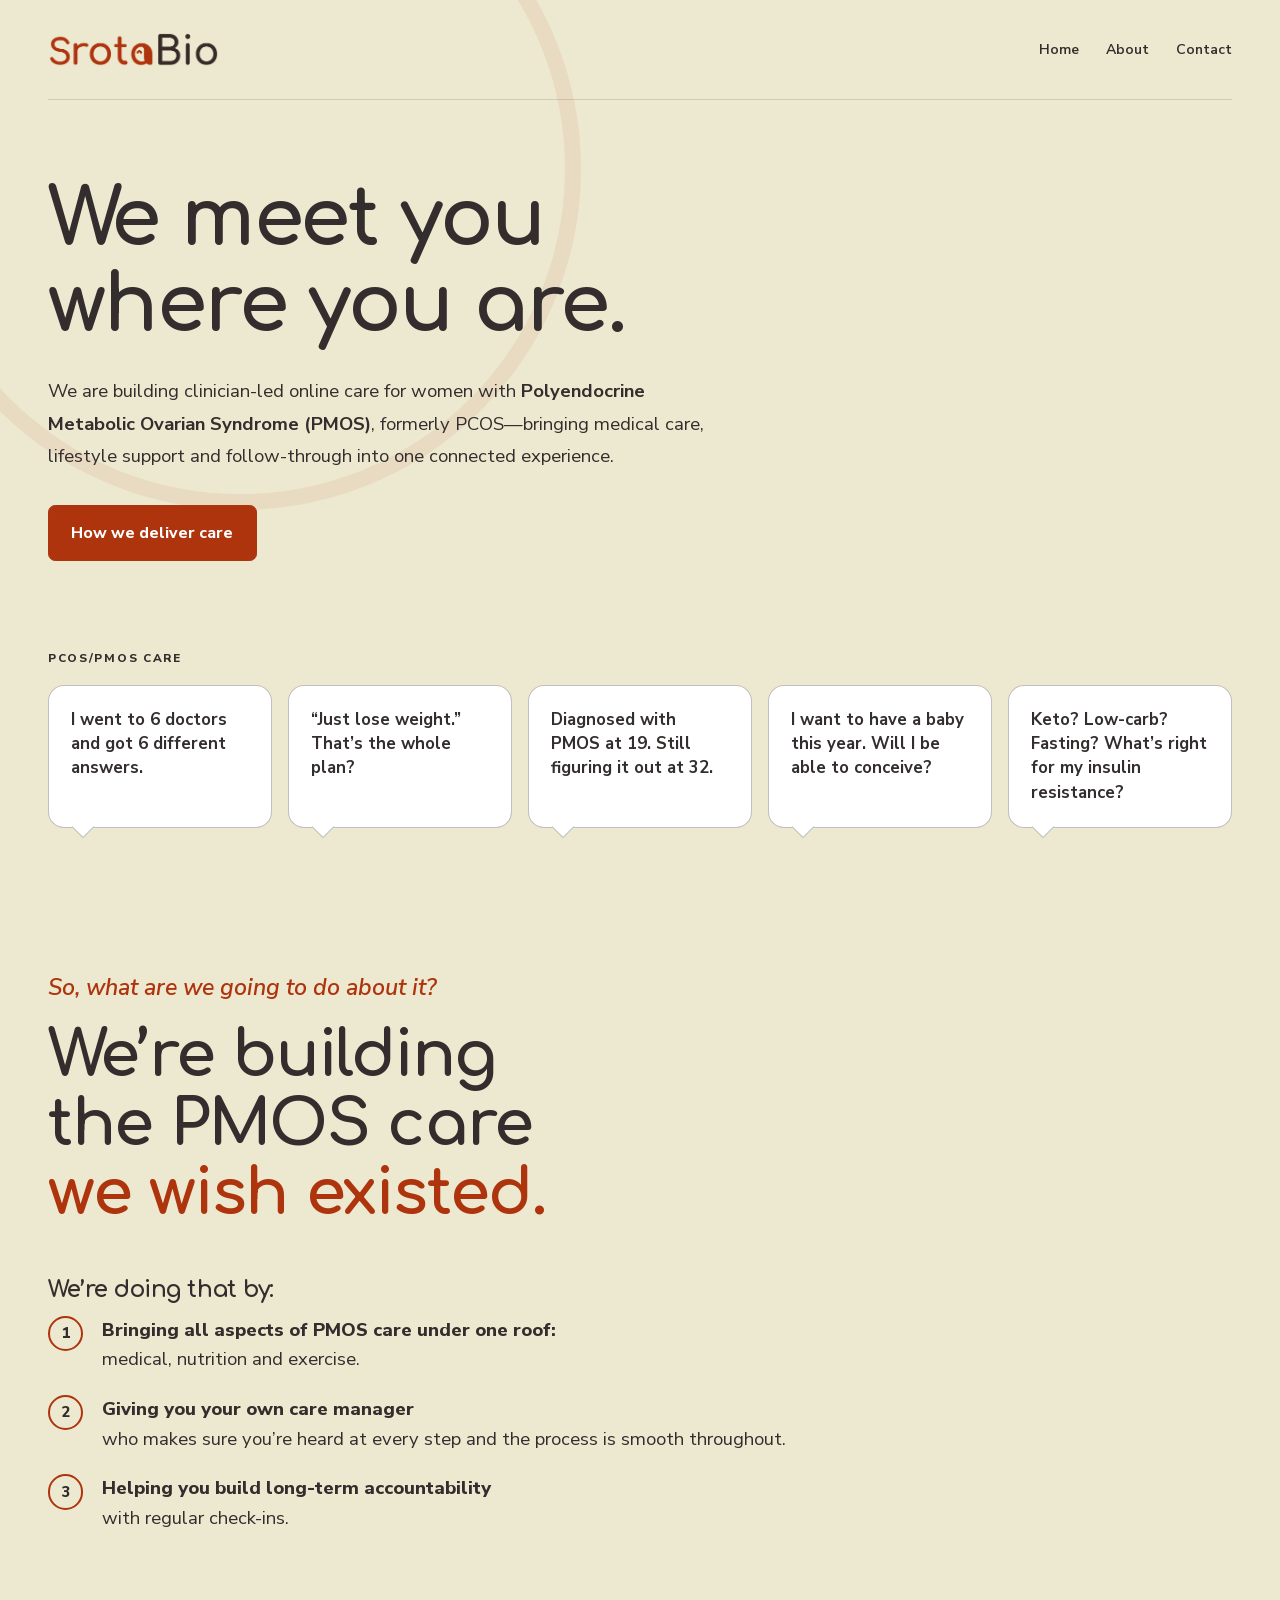
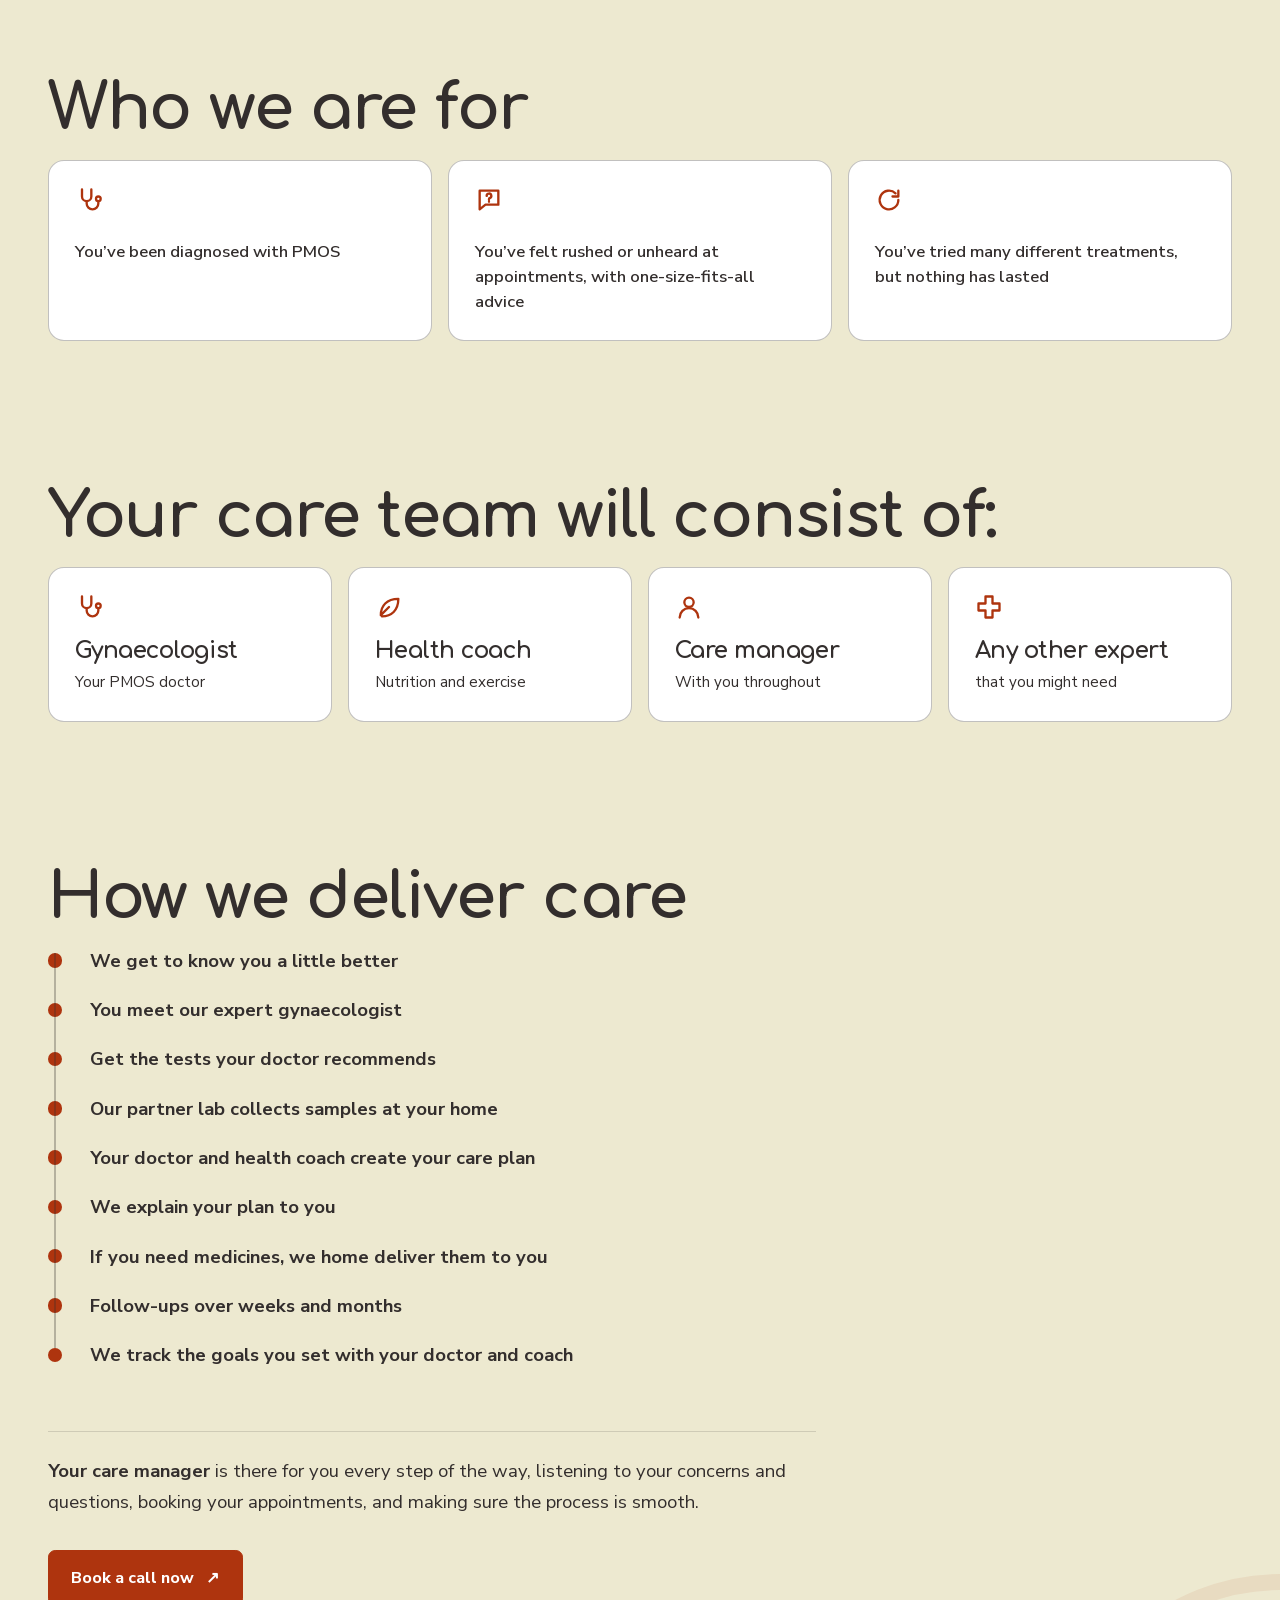
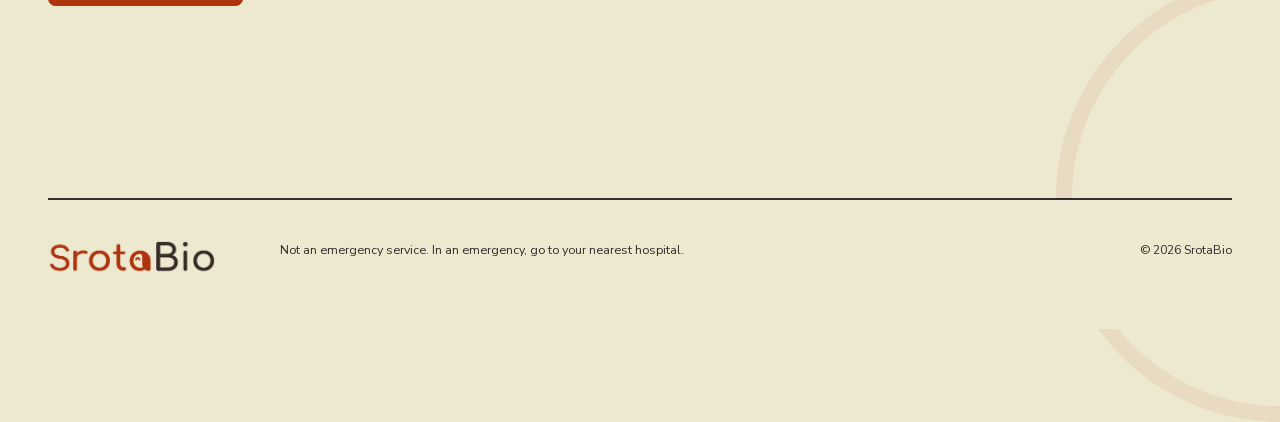
==== index.html @ 2d735eda "update logo and favicon , remopve older version" ====
<!doctype html>
<html lang="en">
  <head>
    <meta charset="utf-8" />
    <meta name="viewport" content="width=device-width, initial-scale=1" />
    <meta
      name="description"
      content="SrotaBio is a clinician-led online care that connects medical guidance, practical lifestyle support and follow-through for women with PMOS."
    />
    <meta name="theme-color" content="#EDE9D0" />
    <meta property="og:title" content="SrotaBio" />
    <meta
      property="og:description"
      content="We meet you where you are. We’re building the PMOS care we wish existed."
    />
    <meta property="og:type" content="website" />
    <title>SrotaBio</title>

    <meta property="og:site_name" content="SrotaBio" />
    <link rel="icon" href="./assets/identity/favicon.png?v=20261113-2" type="image/png" sizes="32x32" />
    <link rel="apple-touch-icon" href="./assets/identity/apple-touch-icon.png?v=20261113-2" />
    <link rel="stylesheet" href="./home.css?v=20261113-1" />
    <script defer src="./site-config.js"></script>
    <script defer src="./script.js"></script>
  </head>
  <body>
    <a class="skip-link" href="#main-content">Skip to content</a>

    <header class="site-header" aria-label="Primary navigation">
      <a class="brand" href="./index.html" aria-label="SrotaBio home" aria-current="page">
        <img
          class="brand__wordmark"
          src="./assets/identity/srotabio-wordmark-light.png?v=20261113-2"
          alt="SrotaBio"
          width="728"
          height="146"
        />
      </a>
      <button class="menu-toggle" aria-expanded="false" aria-controls="navigation">Menu <span aria-hidden="true">+</span></button>
      <nav class="site-nav" id="navigation" aria-label="Page navigation">
        <a class="site-nav__link" href="./index.html" aria-current="page">Home</a>
        <a class="site-nav__link" href="./about.html">About</a>
        <a class="site-nav__link" href="./contact.html">Contact</a>
      </nav>
    </header>

    <main id="main-content">
      <section class="hero" id="top">
        <div class="hero__copy">
          <!--<p class="eyebrow">Clinician-led care.</p>-->
          <h1>We meet you where you are.</h1>
          <p class="hero__summary">
            We are building clinician-led online care for women with
            <b>Polyendocrine Metabolic Ovarian Syndrome (PMOS)</b>, formerly PCOS—bringing
            medical care, lifestyle support and follow-through into
            one connected experience.
          </p>
          <div class="hero__actions">
            <a class="button" href="#how-we-deliver-care">How we deliver care</a>
          </div>
        </div>
      </section>

      <section class="voices" aria-labelledby="voices-title">
        <p class="eyebrow">PCOS/PMOS care</p>
        <h2 class="sr-only" id="voices-title">What women with PMOS tell us</h2>
        <ul class="voices__list">
          <li class="voice">I went to 6 doctors and got 6 different answers.</li>
          <li class="voice">“Just lose weight.” That’s the whole plan?</li>
          <li class="voice">Diagnosed with PMOS at 19. Still figuring it out at 32.</li>
          <li class="voice">I want to have a baby this year. Will I be able to conceive?</li>
          <li class="voice">Keto? Low-carb? Fasting? What’s right for my insulin resistance?</li>
        </ul>
      </section>

      <section class="approach" aria-labelledby="approach-title">
        <p class="approach__question">So, what are we going to do about it?</p>
        <h2 id="approach-title">We’re building the PMOS care <span>we wish existed.</span></h2>
        <h3>We’re doing that by:</h3>
        <ol class="approach__list">
          <li>
            <strong>Bringing all aspects of PMOS care under one roof:</strong>
            medical, nutrition and exercise.
          </li>
          <li>
            <strong>Giving you your own care manager</strong>
            who makes sure you’re heard at every step and the process is smooth throughout.
          </li>
          <li>
            <strong>Helping you build long-term accountability</strong>
            with regular check-ins.
          </li>
        </ol>
      </section>

      <section class="audience" aria-labelledby="audience-title">
        <h2 id="audience-title">Who we are for</h2>
        <ul class="card-grid card-grid--three">
          <li class="info-card">
            <svg class="info-card__icon" viewBox="0 0 24 24" aria-hidden="true"><path d="M6 3v6a4 4 0 0 0 8 0V3M10 13v2a5 5 0 0 0 10 0v-2"/><circle cx="20" cy="11" r="2"/></svg>
            <p>You’ve been diagnosed with PMOS</p>
          </li>
          <li class="info-card">
            <svg class="info-card__icon" viewBox="0 0 24 24" aria-hidden="true"><path d="M4 4h16v12H9l-5 4z"/><path d="M10 8.5a2 2 0 1 1 2.5 1.9c-.4.2-.5.5-.5.9v.4M12 13.5h.01"/></svg>
            <p>You’ve felt rushed or unheard at appointments, with one-size-fits-all advice</p>
          </li>
          <li class="info-card">
            <svg class="info-card__icon" viewBox="0 0 24 24" aria-hidden="true"><path d="M20 12a8 8 0 1 1-2.4-5.7M20 4v5h-5"/></svg>
            <p>You’ve tried many different treatments, but nothing has lasted</p>
          </li>
        </ul>
      </section>

      <section class="care-team" aria-labelledby="care-team-title">
        <h2 id="care-team-title">Your care team will consist of:</h2>
        <ul class="card-grid card-grid--four">
          <li class="team-card">
            <svg class="info-card__icon" viewBox="0 0 24 24" aria-hidden="true"><path d="M6 3v6a4 4 0 0 0 8 0V3M10 13v2a5 5 0 0 0 10 0v-2"/><circle cx="20" cy="11" r="2"/></svg>
            <h3>Gynaecologist</h3>
            <p>Your PMOS doctor</p>
          </li>
          <li class="team-card">
            <svg class="info-card__icon" viewBox="0 0 24 24" aria-hidden="true"><path d="M5 19c0-8 5-14 15-14 0 10-6 15-14 15M5 19l7-7"/></svg>
            <h3>Health coach</h3>
            <p>Nutrition and exercise</p>
          </li>
          <li class="team-card">
            <svg class="info-card__icon" viewBox="0 0 24 24" aria-hidden="true"><circle cx="12" cy="8" r="4"/><path d="M4 21a8 8 0 0 1 16 0"/></svg>
            <h3>Care manager</h3>
            <p>With you throughout</p>
          </li>
          <li class="team-card">
            <svg class="info-card__icon" viewBox="0 0 24 24" aria-hidden="true"><path d="M9 3h6v6h6v6h-6v6H9v-6H3V9h6z"/></svg>
            <h3>Any other expert</h3>
            <p>that you might need</p>
          </li>
        </ul>
      </section>

      <section class="delivery" id="how-we-deliver-care" aria-labelledby="delivery-title">
        <h2 id="delivery-title">How we deliver care</h2>
        <ol class="timeline">
          <li>We get to know you a little better</li>
          <li>You meet our expert gynaecologist</li>
          <li>Get the tests your doctor recommends</li>
          <li>Our partner lab collects samples at your home</li>
          <li>Your doctor and health coach create your care plan</li>
          <li>We explain your plan to you</li>
          <li>If you need medicines, we home deliver them to you</li>
          <li>Follow-ups over weeks and months</li>
          <li>We track the goals you set with your doctor and coach</li>
        </ol>
        <p class="delivery__note">
          <strong>Your care manager</strong> is there for you every step of the way, listening to your
          concerns and questions, booking your appointments, and making sure the process is smooth.
        </p>
        <div class="delivery__actions" data-book-call hidden>
          <a class="button" href="#" target="_blank" rel="noopener">Book a call now <span aria-hidden="true">↗</span></a>
        </div>
      </section>
    </main>

    <footer class="site-footer">
      <img
        class="site-footer__wordmark"
        src="./assets/identity/srotabio-wordmark-light.png?v=20261113-2"
        alt="SrotaBio"
        width="728"
        height="146"
      />
      <p>
        Not an emergency service. In an emergency, go to your nearest hospital.
      </p>
      <p class="site-footer__copyright">© <span id="year"></span> SrotaBio</p>
    </footer>
  </body>
</html>
---- home.css ----
/* SrotaBio approved website identity — consolidated 2026-09-03 */

@font-face {
  font-family: "Comfortaa";
  src: url("./assets/fonts/Comfortaa-latin-wght.woff2") format("woff2");
  font-style: normal;
  font-weight: 300 700;
  font-display: swap;
}

@font-face {
  font-family: "Nunito Sans";
  src: url("./assets/fonts/NunitoSans-latin-wght.woff2") format("woff2");
  font-style: normal;
  font-weight: 200 1000;
  font-display: swap;
}

@font-face {
  font-family: "Nunito Sans";
  src: url("./assets/fonts/NunitoSans-Italic-latin-wght.woff2") format("woff2");
  font-style: italic;
  font-weight: 200 1000;
  font-display: swap;
}

:root {
  /* Primary */
  --color-primary: #AE340E;
  --color-green: #0EAD83;

  /* Secondary */
  --color-teal: #0EA2AD;
  --color-berry: #AD0E2E;
  --color-forest: #25584B;
  --color-yellow: #E3DD6F;

  /* Accent and neutrals */
  --color-accent: #EDE9D0;
  --color-text: #332E2D;
  --color-white: #FFFFFF;

  /* Typography */
  --font-heading: "Comfortaa", sans-serif;
  --font-body: "Nunito Sans", sans-serif;

  /* Site roles mapped onto the brand palette */
  --color-cream: var(--color-accent);
  --color-iron: var(--color-text);
  --color-blue: var(--color-primary);
  --color-lime: var(--color-primary);
  --color-background: var(--color-accent);
  --color-text-muted: var(--color-text);
  --color-border: rgba(51, 46, 45, 0.16);
  --color-border-strong: rgba(51, 46, 45, 0.3);
  --color-on-brand: var(--color-white);
  --color-brand-primary: var(--color-primary);
  --color-focus: var(--color-primary);
  --color-success: var(--color-green);
  --color-error: #ffb8ad;
  --color-header-background: rgba(237, 233, 208, 0.92);
  --font-display: var(--font-heading);
  --font-size-display: clamp(3.35rem, 6.2vw, 6.4rem);
  --font-size-heading: clamp(2.35rem, 5vw, 4.8rem);
  --font-size-subheading: clamp(1.25rem, 1.8vw, 1.55rem);
  --font-size-body-large: clamp(1.04rem, 1.45vw, 1.25rem);
  --space-section-gap: clamp(5.5rem, 11vw, 10rem);
  --radius-small: 0.45rem;
  --radius-medium: 1rem;
  --radius-large: 1.5rem;
}

*,
*::before,
*::after {
  box-sizing: border-box;
}

html {
  scroll-behavior: smooth;
}

body {
  min-width: 20rem;
  margin: 0;
  overflow-x: hidden;
  background: var(--color-background);
  color: var(--color-text);
  font-family: var(--font-body);
  font-size: 1rem;
  line-height: 1.65;
  -webkit-font-smoothing: antialiased;
  text-rendering: optimizeLegibility;
}

button,
input {
  font: inherit;
}

img {
  display: block;
  max-width: 100%;
}

a {
  color: inherit;
}

h1,
h2,
h3,
p {
  margin-top: 0;
}

h1,
h2,
h3 {
  font-family: var(--font-display);
  font-weight: 700;
  letter-spacing: -0.02em;
  line-height: 1.08;
}

h1 {
  max-width: 14ch;
  margin-bottom: 1.7rem;
  font-size: var(--font-size-display);
  text-wrap: balance;
}

h1 span {
  color: var(--color-blue);
}

h2 {
  margin-bottom: 1rem;
  font-size: var(--font-size-heading);
  text-wrap: balance;
}

h3 {
  margin-bottom: 0.7rem;
  font-size: var(--font-size-subheading);
  line-height: 1.22;
}

.skip-link {
  position: fixed;
  z-index: 100;
  top: 0.75rem;
  left: 0.75rem;
  padding: 0.75rem 1rem;
  transform: translateY(-180%);
  border-radius: var(--radius-small);
  background: var(--color-brand-primary);
  color: var(--color-on-brand);
}

.skip-link:focus {
  transform: translateY(0);
}

.site-header,
.hero,
.voices,
.approach,
.audience,
.care-team,
.delivery,
.experts,
.waitlist,
.site-footer {
  width: min(100% - 6rem, 75rem);
  margin-inline: auto;
}

.site-header {
  display: flex;
  min-height: 6.25rem;
  align-items: center;
  justify-content: space-between;
  gap: 2rem;
  border-bottom: 1px solid var(--color-border);
}

.brand {
  display: inline-flex;
  align-items: center;
  gap: 0.7rem;
  text-decoration: none;
}

.brand__wordmark {
  width: 10.6875rem;
  height: auto;
}

.site-nav {
  display: flex;
  align-items: center;
  gap: 1.7rem;
}

.site-nav__link {
  padding: 0.6rem 0;
  font-size: 0.875rem;
  font-weight: 650;
  text-decoration: none;
}

.site-nav__link:hover {
  text-decoration: underline;
  text-decoration-color: var(--color-lime);
  text-decoration-thickness: 3px;
  text-underline-offset: 9px;
}

.menu-toggle {
  display: none;
}

.button {
  display: inline-flex;
  min-height: 3.5rem;
  align-items: center;
  justify-content: center;
  padding: 0.9rem 1.4rem;
  border: 1px solid var(--color-primary);
  border-radius: var(--radius-small);
  background: var(--color-primary);
  box-shadow: none;
  color: var(--color-white);
  cursor: pointer;
  font-weight: 750;
  line-height: 1;
  text-decoration: none;
  transition: transform 160ms ease, box-shadow 160ms ease;
}

.button:hover {
  transform: translateY(-2px);
  background: var(--color-primary);
  box-shadow: 0 0.3rem 0 var(--color-text);
}

.button:active {
  transform: translateY(0);
  box-shadow: none;
}

.button:disabled {
  cursor: wait;
  opacity: 0.7;
}

.button--small {
  min-height: 2.9rem;
  padding: 0.7rem 1rem;
  font-size: 0.88rem;
}

.button--quiet {
  border-color: var(--color-iron);
  background: transparent;
  box-shadow: none;
  color: var(--color-iron);
}

.button--quiet:hover {
  background: transparent;
  color: var(--color-iron);
}

.button--lime,
.waitlist-form .button--lime {
  border-color: var(--color-lime);
  background: var(--color-lime);
  color: var(--color-cream);
}

.button--lime:hover,
.waitlist-form .button--lime:hover {
  background: var(--color-lime);
  box-shadow: 0 0.2rem 0 var(--color-cream);
}

.button:focus-visible,
input:focus-visible,
a:focus-visible {
  outline: 3px solid var(--color-focus);
  outline-offset: 4px;
}

.hero {
  position: relative;
  display: grid;
  grid-template-columns: minmax(0, 1fr);
  min-height: auto;
  align-items: center;
  gap: 0;
  margin-bottom: clamp(2rem, 4vw, 3.5rem);
  padding-block: clamp(3.75rem, 6vw, 6rem) clamp(2.25rem, 3vw, 3rem);
}

.hero::before {
  position: absolute;
  z-index: -1;
  top: -17rem;
  left: calc((100vw - 100%) / -2 - 6.3rem);
  width: 42.6rem;
  height: 42.6rem;
  border: clamp(0.6rem, 1.3vw, 1.15rem) solid var(--color-lime);
  border-radius: 50%;
  background: transparent;
  content: "";
  filter: none;
  opacity: 0.08;
}

.hero__copy {
  width: min(100%, 68rem);
}

.eyebrow {
  margin-bottom: 1.15rem;
  color: var(--color-text-muted);
  font-family: var(--font-body);
  font-size: 0.73rem;
  font-weight: 800;
  letter-spacing: 0.145em;
  line-height: 1.4;
  text-transform: uppercase;
}

.hero__summary {
  max-width: 43rem;
  margin-bottom: 2rem;
  color: var(--color-text-muted);
  font-size: var(--font-size-body-large);
  line-height: 1.75;
}

.hero__actions {
  display: flex;
  align-items: center;
  gap: 1.25rem;
}

.experts {
  margin-bottom: var(--space-section-gap);
  padding-top: clamp(1.5rem, 3vw, 2.5rem);
  scroll-margin-top: 7rem;
}

.experts__heading {
  margin-bottom: clamp(2rem, 4vw, 3.5rem);
}

.experts__heading h2 {
  margin: 0;
  color: var(--color-iron);
  font-size: clamp(2.6rem, 5vw, 4.8rem);
}

.experts__carousel {
  overflow-x: auto;
  padding-bottom: 0.85rem;
  overscroll-behavior-inline: contain;
  scrollbar-color: var(--color-blue) transparent;
  scrollbar-width: thin;
  scroll-snap-type: x mandatory;
}

.experts__carousel:focus-visible {
  outline: 3px solid var(--color-lime);
  outline-offset: 0.35rem;
}

.experts__carousel::-webkit-scrollbar {
  height: 0.45rem;
}

.experts__carousel::-webkit-scrollbar-thumb {
  border-radius: 999px;
  background: var(--color-blue);
}

.experts__carousel::-webkit-scrollbar-track {
  background: transparent;
}

.experts__grid {
  display: grid;
  grid-auto-flow: column;
  grid-auto-columns: minmax(34rem, calc((100% - 1.5rem) / 2));
  gap: 1.5rem;
}

.experts__grid:has(> .expert-card:only-child) {
  justify-content: center;
}

.expert-card {
  display: grid;
  grid-template-columns: clamp(7.5rem, 12vw, 10rem) minmax(0, 1fr);
  min-height: 11.5rem;
  overflow: hidden;
  border: 1px solid var(--color-border-strong);
  border-radius: var(--radius-medium);
  background: var(--color-white);
  scroll-snap-align: start;
}

.expert-card__portrait {
  position: relative;
  min-height: 100%;
  overflow: hidden;
  background: var(--color-blue);
}

.expert-card__photo {
  position: absolute;
  z-index: 1;
  inset: 0;
  display: block;
  width: 100%;
  height: 100%;
  object-fit: cover;
  object-position: center;
}

.expert-card__photo[src=""] {
  display: none;
}

.expert-card__photo-placeholder {
  display: grid;
  width: 100%;
  height: 100%;
  place-items: center;
  color: var(--color-cream);
  font-size: clamp(2rem, 4vw, 3.2rem);
  font-weight: 800;
  letter-spacing: -0.04em;
}

.expert-card__identity {
  position: relative;
  display: flex;
  justify-content: center;
  flex-direction: column;
  padding: clamp(1.5rem, 4vw, 3rem);
}

.expert-card__identity::after {
  position: absolute;
  right: clamp(1.5rem, 4vw, 3rem);
  bottom: clamp(1.5rem, 3vw, 2.25rem);
  width: 3.5rem;
  height: 0.35rem;
  background: var(--color-lime);
  content: "";
}

.expert-card h3 {
  max-width: 20ch;
  margin-bottom: 0.55rem;
  color: var(--color-iron);
  font-size: clamp(1.55rem, 2.8vw, 2.35rem);
}

.expert-card p {
  max-width: 24rem;
  margin: 0;
  color: var(--color-text-muted);
  font-size: 0.92rem;
  font-weight: 700;
}

.voices,
.approach,
.audience,
.care-team,
.delivery {
  margin-bottom: var(--space-section-gap);
}

.voices__list,
.card-grid,
.approach__list,
.timeline {
  margin: 0;
  padding: 0;
  list-style: none;
}

.voices__list {
  display: grid;
  grid-template-columns: repeat(auto-fit, minmax(13rem, 1fr));
  gap: 1rem;
}

.voice {
  position: relative;
  padding: 1.35rem 1.4rem;
  border: 1px solid var(--color-border-strong);
  border-radius: var(--radius-medium);
  background: var(--color-white);
  color: var(--color-iron);
  font-size: 1.05rem;
  font-weight: 700;
  line-height: 1.45;
}

.voice::after {
  position: absolute;
  bottom: -0.5rem;
  left: 1.6rem;
  width: 1rem;
  height: 1rem;
  transform: rotate(45deg);
  border-right: 1px solid var(--color-border-strong);
  border-bottom: 1px solid var(--color-border-strong);
  background: var(--color-white);
  content: "";
}

.approach__question {
  margin-bottom: 0.9rem;
  color: var(--color-blue);
  font-size: var(--font-size-subheading);
  font-style: italic;
  font-weight: 600;
}

.approach h2 {
  max-width: 20ch;
  margin-bottom: clamp(2rem, 4vw, 3rem);
}

.approach h2 span {
  color: var(--color-blue);
}

.approach__list {
  display: grid;
  gap: 1.25rem;
  max-width: 48rem;
  counter-reset: approach;
}

.approach__list li {
  position: relative;
  padding-left: 3.4rem;
  font-size: var(--font-size-body-large);
  line-height: 1.6;
  counter-increment: approach;
}

.approach__list li::before {
  position: absolute;
  top: 0;
  left: 0;
  display: grid;
  width: 2.2rem;
  height: 2.2rem;
  place-items: center;
  border: 2px solid var(--color-lime);
  border-radius: 50%;
  content: counter(approach);
  font-size: 0.95rem;
  font-weight: 800;
}

.approach__list strong {
  display: block;
  font-weight: 800;
}

.card-grid {
  display: grid;
  gap: 1rem;
}

.card-grid--three {
  grid-template-columns: repeat(3, minmax(0, 1fr));
}

.card-grid--four {
  grid-template-columns: repeat(4, minmax(0, 1fr));
}

.info-card,
.team-card {
  padding: 1.6rem;
  border: 1px solid var(--color-border-strong);
  border-radius: var(--radius-medium);
  background: var(--color-white);
}

.info-card p {
  margin: 0;
  font-size: 1.05rem;
  font-weight: 600;
  line-height: 1.5;
}

.info-card__icon {
  width: 1.75rem;
  height: 1.75rem;
  margin-bottom: 1rem;
  fill: none;
  stroke: var(--color-lime);
  stroke-linecap: round;
  stroke-linejoin: round;
  stroke-width: 2;
}

.team-card {
  display: grid;
  justify-items: start;
}

.team-card h3 {
  margin-bottom: 0.3rem;
}

.team-card p {
  margin: 0;
  font-size: 0.95rem;
}

.timeline {
  display: grid;
  max-width: 48rem;
  margin-bottom: 2.5rem;
}

.timeline li {
  position: relative;
  padding: 0 0 1.4rem 2.6rem;
  font-size: var(--font-size-body-large);
  font-weight: 700;
  line-height: 1.45;
}

.timeline li::before {
  position: absolute;
  top: 0.3em;
  left: 0;
  width: 0.9rem;
  height: 0.9rem;
  border-radius: 50%;
  background: var(--color-lime);
  content: "";
}

.timeline li:not(:last-child)::after {
  position: absolute;
  top: 0.3em;
  bottom: -0.3em;
  left: calc(0.45rem - 1px);
  width: 2px;
  background: var(--color-border-strong);
  content: "";
}

.delivery__actions {
  margin-top: 2rem;
}

.delivery__actions .button {
  gap: 0.75rem;
}

.delivery__note {
  max-width: 48rem;
  margin: 0;
  padding-top: 1.5rem;
  border-top: 1px solid var(--color-border);
  font-size: var(--font-size-body-large);
}

.waitlist {
  position: relative;
  display: grid;
  grid-template-columns: minmax(0, 0.82fr) minmax(24rem, 1.18fr);
  align-items: center;
  gap: clamp(1.75rem, 5vw, 4.5rem);
  margin-block: 0;
  padding: clamp(1.75rem, 4vw, 3.5rem);
  overflow: hidden;
  border: 0;
  border-top: 0.6rem solid var(--color-lime);
  border-radius: var(--radius-large);
  background: var(--color-iron);
  color: var(--color-cream);
  scroll-margin-top: 7rem;
}

.waitlist::after {
  position: absolute;
  z-index: 0;
  top: 0;
  right: -6rem;
  bottom: -7rem;
  left: auto;
  width: 19rem;
  height: 19rem;
  border: 2.2rem solid var(--color-blue);
  border-radius: 50%;
  background: transparent;
  content: "";
  opacity: 0.45;
  pointer-events: none;
}

.waitlist__copy,
.waitlist-form {
  position: relative;
  z-index: 1;
}

.waitlist .eyebrow {
  color: rgba(250, 246, 236, 0.78);
}

.waitlist h2 {
  max-width: 14ch;
  color: var(--color-cream);
  font-size: clamp(2.2rem, 3.8vw, 3.45rem);
}

.waitlist__copy p:last-child {
  margin-bottom: 0;
  color: rgba(250, 246, 236, 0.78);
}

.waitlist-form > label {
  display: block;
  margin-bottom: 0.7rem;
  color: var(--color-cream);
  font-size: 0.84rem;
  font-weight: 750;
}

.waitlist-form__controls {
  display: grid;
  grid-template-columns: 1fr auto;
  gap: 0.65rem;
  padding: 0;
  border: 0;
  border-radius: var(--radius-small);
  background: transparent;
}

.waitlist-form input[type="email"] {
  width: 100%;
  min-width: 0;
  min-height: 3.5rem;
  padding: 0.85rem 1rem;
  border: 1px solid var(--color-cream);
  border-radius: var(--radius-small);
  outline: 0;
  background: var(--color-cream);
  color: var(--color-iron);
}

.waitlist-form input[type="email"]::placeholder {
  color: var(--color-text-muted);
}

.waitlist-form .button {
  flex: 0 0 auto;
}

.form-status {
  min-height: 1.5rem;
  margin: 0.65rem 0 0;
  font-size: 0.88rem;
  font-weight: 700;
}

.form-status[data-state="success"] {
  color: var(--color-success);
}

.form-status[data-state="error"] {
  color: var(--color-error);
}

.form-privacy {
  margin: 0.35rem 0 0;
  color: var(--color-iron);
  font-size: 0.78rem;
  opacity: 1;
}

.honeypot {
  position: absolute;
  left: -10000px;
  width: 1px;
  height: 1px;
  overflow: hidden;
}

main {
  position: relative;
  isolation: isolate;
  overflow-x: clip;
  padding-bottom: clamp(2rem, 4vw, 4rem);
}

main::after {
  position: absolute;
  z-index: -1;
  right: -14rem;
  bottom: -14rem;
  width: 28rem;
  height: 28rem;
  border: clamp(0.6rem, 1.3vw, 1.15rem) solid var(--color-lime);
  border-radius: 50%;
  content: "";
  opacity: 0.08;
  pointer-events: none;
}

.site-footer {
  position: relative;
  display: grid;
  grid-template-columns: 10.5rem minmax(0, 1fr) auto;
  align-items: start;
  gap: clamp(2rem, 5vw, 5rem);
  padding-block: 2.5rem 3.5rem;
  border-top: 2px solid var(--color-iron);
  background: var(--color-cream);
  color: var(--color-iron);
  font-size: 0.78rem;
}

.site-footer::before {
  position: absolute;
  z-index: -1;
  top: 0;
  bottom: 0;
  left: 50%;
  width: 100vw;
  transform: translateX(-50%);
  background: var(--color-cream);
  content: "";
}

.site-footer p {
  margin: 0;
}

.site-footer > p:first-child {
  max-width: 57rem;
}

.site-footer__wordmark {
  width: 10.5rem;
  height: auto;
  background-color: var(--color-cream);
}

.site-footer__copyright {
  white-space: nowrap;
}

.sr-only {
  position: absolute;
  width: 1px;
  height: 1px;
  padding: 0;
  overflow: hidden;
  clip: rect(0, 0, 0, 0);
  white-space: nowrap;
  border: 0;
}

@media (max-width: 58rem) {
  .card-grid--three,
  .card-grid--four {
    grid-template-columns: repeat(2, minmax(0, 1fr));
  }

  .experts__grid {
    grid-auto-columns: minmax(27rem, 82%);
  }

  .waitlist {
    grid-template-columns: 1fr;
  }

  .site-footer {
    grid-template-columns: 9rem 1fr;
  }

  .site-footer__wordmark {
    width: 9rem;
  }

  .site-footer__copyright {
    grid-column: 2;
  }
}

@media (max-width: 40rem) {
  .site-header,
  .hero,
  .voices,
  .approach,
  .audience,
  .care-team,
  .delivery,
  .experts,
  .waitlist,
  .site-footer {
    width: calc(100% - 2.5rem);
  }

  .voices__list,
  .card-grid--three,
  .card-grid--four {
    grid-template-columns: 1fr;
  }

  .team-card {
    grid-template-columns: auto 1fr;
    column-gap: 1rem;
    text-align: left;
  }

  .team-card .info-card__icon {
    grid-row: span 2;
    margin: 0;
  }

  .site-header {
    position: relative;
    min-height: 5.125rem;
    flex-wrap: wrap;
    gap: 0;
  }

  .brand__wordmark {
    width: 9.0625rem;
  }

  .menu-toggle {
    display: flex;
    align-items: center;
    gap: 1rem;
    padding: 0.5rem 0.8rem;
    border: 1px solid var(--color-border);
    border-radius: 4px;
    background: transparent;
    color: var(--color-iron);
    cursor: pointer;
    font-size: 0.85rem;
    font-weight: 700;
  }

  .site-nav {
    display: none;
    flex-basis: 100%;
    align-items: stretch;
    gap: 0;
    padding: 1rem 0 1.5rem;
  }

  .site-nav.is-open {
    display: flex;
    flex-direction: column;
  }

  .site-nav__link {
    padding: 0.8rem 0;
    font-size: 1rem;
  }

  .button--small {
    min-height: 2.65rem;
    padding-inline: 0.75rem;
    font-size: 0.77rem;
  }

  .hero {
    gap: 3.25rem;
    padding-block: 3.5rem 5rem;
  }

  .hero::before {
    top: -12rem;
    left: calc((100vw - 100%) / -2 - 0.8rem);
    width: 21.6rem;
    height: 21.6rem;
  }

  main::after {
    right: -9rem;
    bottom: -9rem;
    width: 18rem;
    height: 18rem;
  }

  .hero__actions {
    align-items: flex-start;
    flex-direction: column;
  }

  .experts__heading {
    margin-bottom: 1.75rem;
  }

  .experts__grid {
    grid-auto-columns: 100%;
  }

  .expert-card {
    grid-template-columns: 6.25rem minmax(0, 1fr);
    min-height: 9.5rem;
  }

  .expert-card__identity {
    padding: 1.35rem;
  }

  .expert-card__identity::after {
    right: 1.35rem;
    bottom: 1.35rem;
    width: 2.5rem;
  }

  .waitlist {
    gap: 1.75rem;
    padding: 1.5rem;
    border-radius: var(--radius-medium);
  }

  .waitlist-form__controls {
    grid-template-columns: 1fr;
  }

  .site-footer {
    grid-template-columns: 1fr;
    gap: 1.5rem;
  }

  .site-footer__copyright {
    grid-column: 1;
  }
}

@media (max-width: 38rem) {
  .waitlist::after {
    top: 48%;
  }

  .waitlist-form__controls {
    align-items: stretch;
    border-radius: var(--radius-medium);
  }

  .waitlist-form .button {
    min-height: 3.2rem;
  }
}

@media (prefers-reduced-motion: reduce) {
  html {
    scroll-behavior: auto;
  }

  *,
  *::before,
  *::after {
    scroll-behavior: auto !important;
    transition-duration: 0.01ms !important;
  }
}
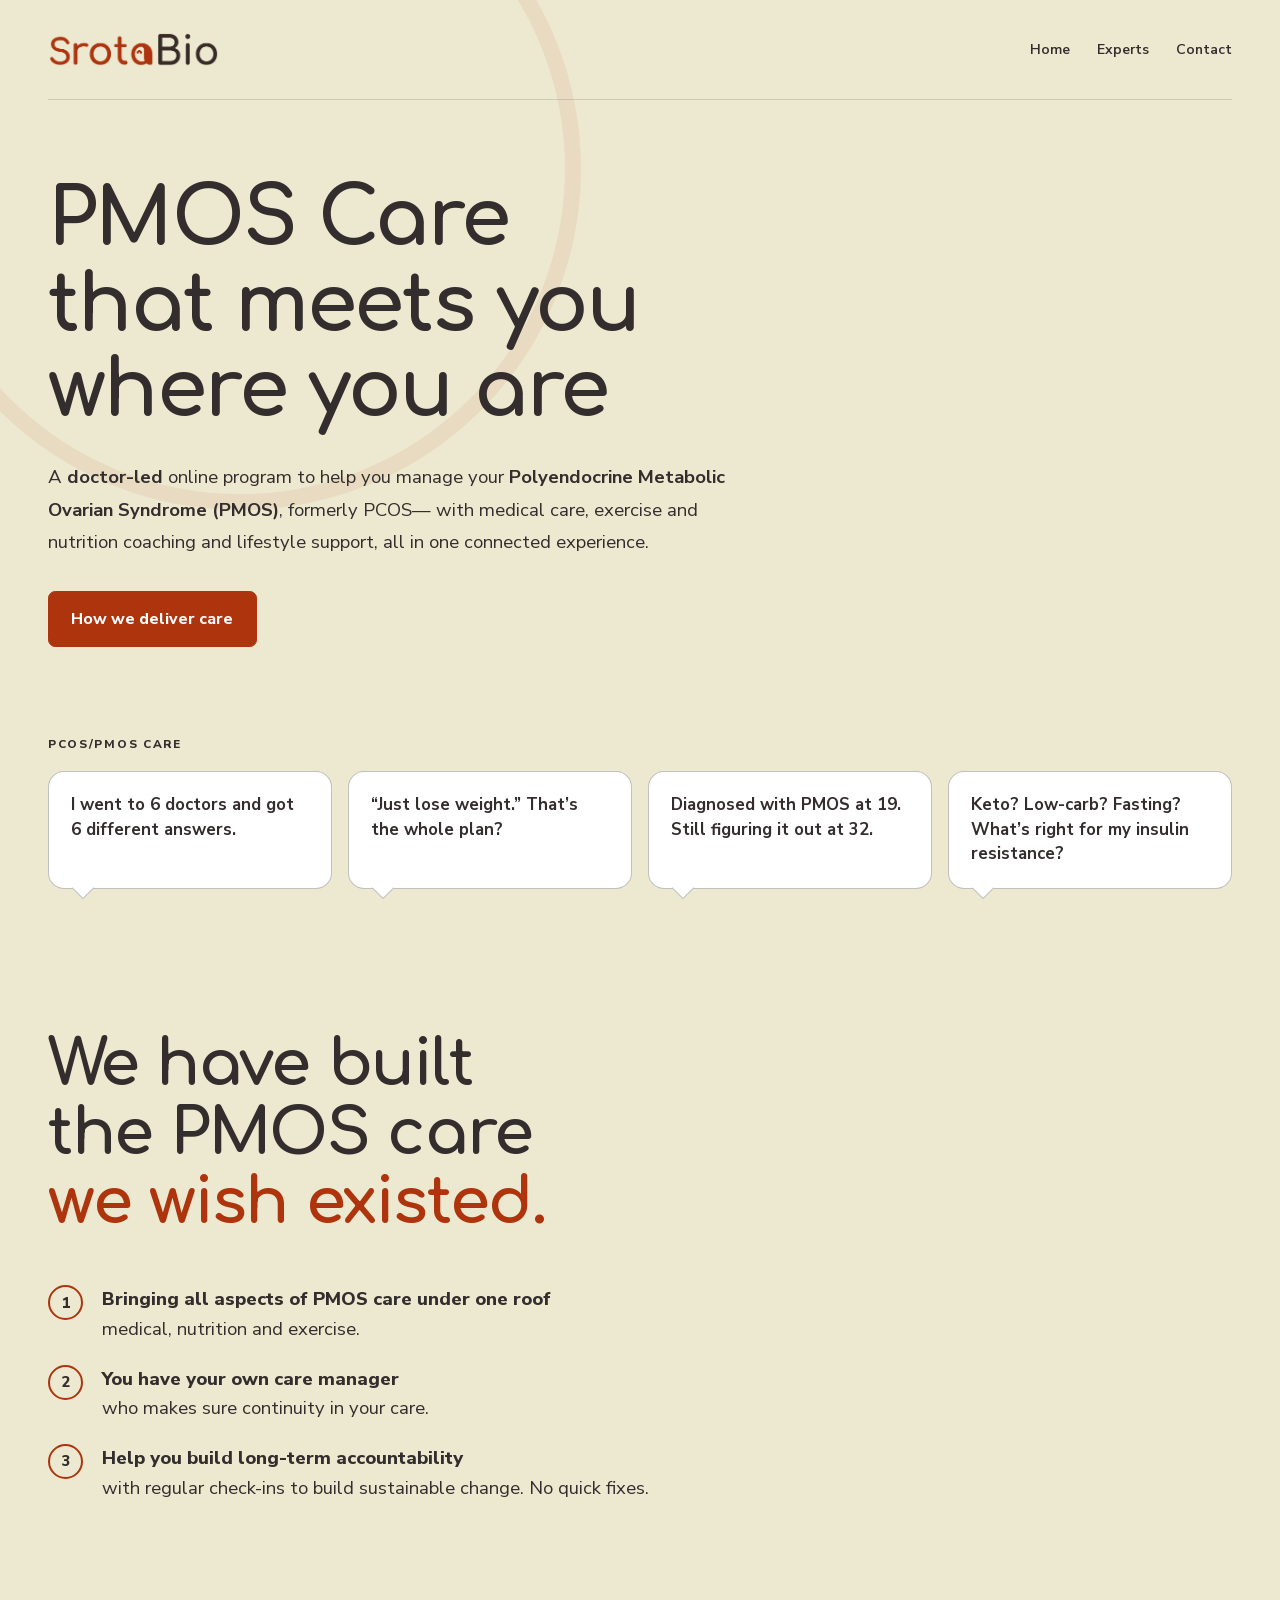
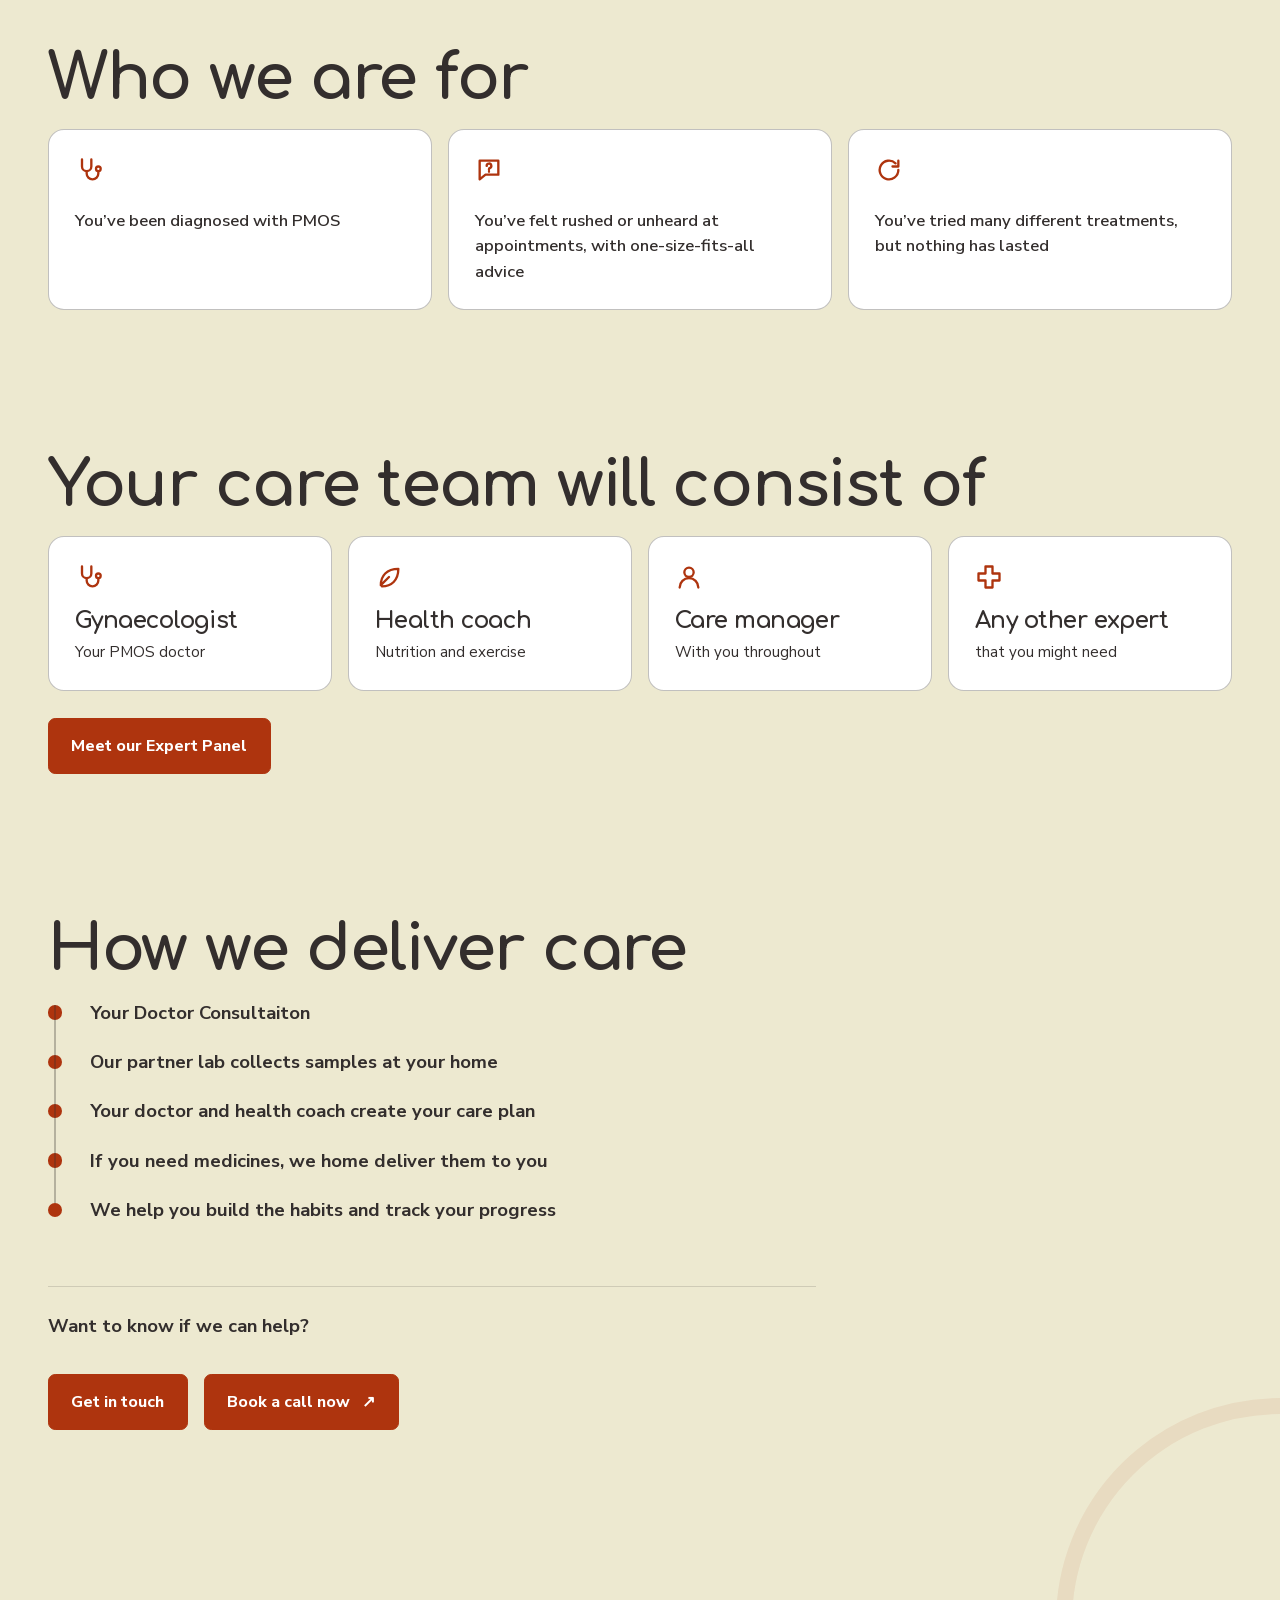
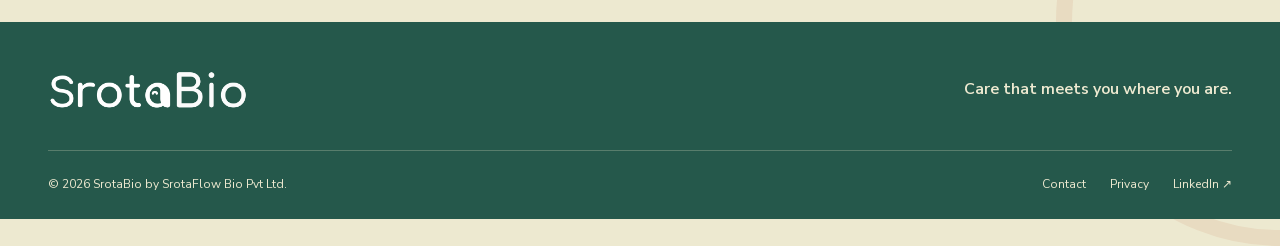
==== commit f3aa9b4f: "Update Experts page, shared footer, privacy policy and contact flow" ====
--- a/index.html
+++ b/index.html
@@ -19,10 +19,11 @@
     <meta property="og:site_name" content="SrotaBio" />
     <link rel="icon" href="./assets/identity/favicon.png?v=20261113-2" type="image/png" sizes="32x32" />
     <link rel="apple-touch-icon" href="./assets/identity/apple-touch-icon.png?v=20261113-2" />
-    <link rel="stylesheet" href="./home.css?v=20261113-1" />
-    <script defer src="./site-config.js"></script>
-    <script defer src="./script.js"></script>
-  </head>
+    <link rel="stylesheet" href="./home.css?v=20261113-3" />
+    <script defer src="./site-config.js?v=20261113-4"></script>
+    <script defer src="./script.js?v=20261113-4"></script>
+  <link rel="stylesheet" href="footer.css?v=20261113-6">
+</head>
   <body>
     <a class="skip-link" href="#main-content">Skip to content</a>
 
@@ -39,7 +40,7 @@
       <button class="menu-toggle" aria-expanded="false" aria-controls="navigation">Menu <span aria-hidden="true">+</span></button>
       <nav class="site-nav" id="navigation" aria-label="Page navigation">
         <a class="site-nav__link" href="./index.html" aria-current="page">Home</a>
-        <a class="site-nav__link" href="./about.html">About</a>
+        <a class="site-nav__link" href="./experts.html">Experts</a>
         <a class="site-nav__link" href="./contact.html">Contact</a>
       </nav>
     </header>
@@ -48,11 +49,11 @@
       <section class="hero" id="top">
         <div class="hero__copy">
           <!--<p class="eyebrow">Clinician-led care.</p>-->
-          <h1>We meet you where you are.</h1>
+          <h1>PMOS Care that meets you where you are</h1>
           <p class="hero__summary">
-            We are building clinician-led online care for women with
-            <b>Polyendocrine Metabolic Ovarian Syndrome (PMOS)</b>, formerly PCOS—bringing
-            medical care, lifestyle support and follow-through into
+            A <b>doctor-led</b> online program to help you manage your
+            <b>Polyendocrine Metabolic Ovarian Syndrome (PMOS)</b>, formerly PCOS— with medical 
+             care, exercise and nutrition coaching and lifestyle support, all in
             one connected experience.
           </p>
           <div class="hero__actions">
@@ -68,27 +69,25 @@
           <li class="voice">I went to 6 doctors and got 6 different answers.</li>
           <li class="voice">“Just lose weight.” That’s the whole plan?</li>
           <li class="voice">Diagnosed with PMOS at 19. Still figuring it out at 32.</li>
-          <li class="voice">I want to have a baby this year. Will I be able to conceive?</li>
           <li class="voice">Keto? Low-carb? Fasting? What’s right for my insulin resistance?</li>
         </ul>
       </section>
 
       <section class="approach" aria-labelledby="approach-title">
-        <p class="approach__question">So, what are we going to do about it?</p>
-        <h2 id="approach-title">We’re building the PMOS care <span>we wish existed.</span></h2>
-        <h3>We’re doing that by:</h3>
+       <!-- <p class="approach__question">So, what are we going to do about it?</p>-->
+        <h2 id="approach-title">We have built the PMOS care <span>we wish existed.</span></h2>
         <ol class="approach__list">
           <li>
-            <strong>Bringing all aspects of PMOS care under one roof:</strong>
+            <strong>Bringing all aspects of PMOS care under one roof</strong>
             medical, nutrition and exercise.
           </li>
           <li>
-            <strong>Giving you your own care manager</strong>
-            who makes sure you’re heard at every step and the process is smooth throughout.
+            <strong>You have your own care manager</strong>
+            who makes sure continuity in your care.
           </li>
           <li>
-            <strong>Helping you build long-term accountability</strong>
-            with regular check-ins.
+            <strong>Help you build long-term accountability</strong>
+            with regular check-ins to build sustainable change. No quick fixes.
           </li>
         </ol>
       </section>
@@ -112,7 +111,7 @@
       </section>
 
       <section class="care-team" aria-labelledby="care-team-title">
-        <h2 id="care-team-title">Your care team will consist of:</h2>
+        <h2 id="care-team-title">Your care team will consist of</h2>
         <ul class="card-grid card-grid--four">
           <li class="team-card">
             <svg class="info-card__icon" viewBox="0 0 24 24" aria-hidden="true"><path d="M6 3v6a4 4 0 0 0 8 0V3M10 13v2a5 5 0 0 0 10 0v-2"/><circle cx="20" cy="11" r="2"/></svg>
@@ -135,43 +134,43 @@
             <p>that you might need</p>
           </li>
         </ul>
+        <br>
+        <div class="hero__actions">
+            <a class="button" href="./experts.html#expert-panel">Meet our Expert Panel</a>
+          </div>
       </section>
 
       <section class="delivery" id="how-we-deliver-care" aria-labelledby="delivery-title">
         <h2 id="delivery-title">How we deliver care</h2>
         <ol class="timeline">
-          <li>We get to know you a little better</li>
-          <li>You meet our expert gynaecologist</li>
-          <li>Get the tests your doctor recommends</li>
+          <li>Your Doctor Consultaiton</li>
           <li>Our partner lab collects samples at your home</li>
           <li>Your doctor and health coach create your care plan</li>
-          <li>We explain your plan to you</li>
           <li>If you need medicines, we home deliver them to you</li>
-          <li>Follow-ups over weeks and months</li>
-          <li>We track the goals you set with your doctor and coach</li>
+          <li>We help you build the habits and track your progress</li>
         </ol>
         <p class="delivery__note">
-          <strong>Your care manager</strong> is there for you every step of the way, listening to your
-          concerns and questions, booking your appointments, and making sure the process is smooth.
+          <strong>Want to know if we can help?</strong>
         </p>
-        <div class="delivery__actions" data-book-call hidden>
+        <div class="delivery__actions">
+          <a class="button" href="mailto:contact@srotabio.com">Get in touch</a>
+          <span data-book-call hidden>
           <a class="button" href="#" target="_blank" rel="noopener">Book a call now <span aria-hidden="true">↗</span></a>
+          </span>
         </div>
       </section>
     </main>
 
     <footer class="site-footer">
-      <img
-        class="site-footer__wordmark"
-        src="./assets/identity/srotabio-wordmark-light.png?v=20261113-2"
-        alt="SrotaBio"
-        width="728"
-        height="146"
-      />
-      <p>
-        Not an emergency service. In an emergency, go to your nearest hospital.
-      </p>
-      <p class="site-footer__copyright">© <span id="year"></span> SrotaBio</p>
-    </footer>
+<div class="wrap">
+<div class="footer-top"><a class="brand" href="index.html"><img src="assets/identity/srotabio-wordmark-dark.png?v=20261113-2" width="728" height="146" alt="SrotaBio"></a>
+<p>Care that meets you where you are.</p>
+</div>
+<div class="footer-bottom"><span>© <span id="year">2026</span> SrotaBio <span class="footer-legal">by SrotaFlow Bio Pvt Ltd.</span></span>
+<div><a href="contact.html">Contact</a><a href="privacy.html">Privacy</a><a href="https://www.linkedin.com/company/srotabio/">LinkedIn ↗</a>
+</div>
+</div>
+</div>
+</footer>
   </body>
 </html>
--- a/home.css
+++ b/home.css
@@ -668,6 +668,10 @@
 }
 
 .delivery__actions {
+  display: flex;
+  flex-wrap: wrap;
+  align-items: center;
+  gap: 1rem;
   margin-top: 2rem;
 }
 
--- a/footer.css
+++ b/footer.css
@@ -0,0 +1,29 @@
+/* Shared Contact-page footer across all routes. */
+.site-footer {
+  position: relative;
+  display: block;
+  width: 100%;
+  margin-inline: 0;
+  padding: 3rem 0 1.5rem;
+  border: 0;
+  background: #25584B;
+  color: #EDE9D0;
+}
+.site-footer::before { content: none; }
+.site-footer .wrap { width: min(100% - 6rem, 1200px); margin-inline: auto; }
+.site-footer .footer-top { display: flex; justify-content: space-between; align-items: center; padding-bottom: 2.5rem; }
+.site-footer .brand { display: block; flex-shrink: 0; }
+.site-footer .brand img { display: block; width: 200px; height: auto; }
+.site-footer .footer-top p { margin: 0; font-weight: 650; font-size: 1rem; line-height: 1.6; }
+.site-footer .footer-legal { display: inline; }
+.site-footer .footer-bottom { border-top: 1px solid rgba(237,233,208,.25); padding-top: 1.5rem; display: flex; justify-content: space-between; gap: 1.5rem; font-size: .75rem; flex-wrap: wrap; }
+.site-footer .footer-bottom div { display: flex; gap: 1.5rem; }
+.site-footer a { color: inherit; text-decoration: none; }
+.site-footer a:focus-visible { outline: 3px solid #EDE9D0; outline-offset: 5px; }
+@media (max-width: 1050px) { .site-footer .wrap { width: calc(100% - 4rem); } }
+@media (max-width: 760px) {
+  .site-footer .wrap { width: calc(100% - 2.5rem); }
+  .site-footer .footer-top { align-items: start; gap: 2rem; flex-direction: column; }
+  .site-footer .brand img { width: 170px; }
+  .site-footer .footer-bottom { gap: 1.3rem; flex-direction: column; }
+}
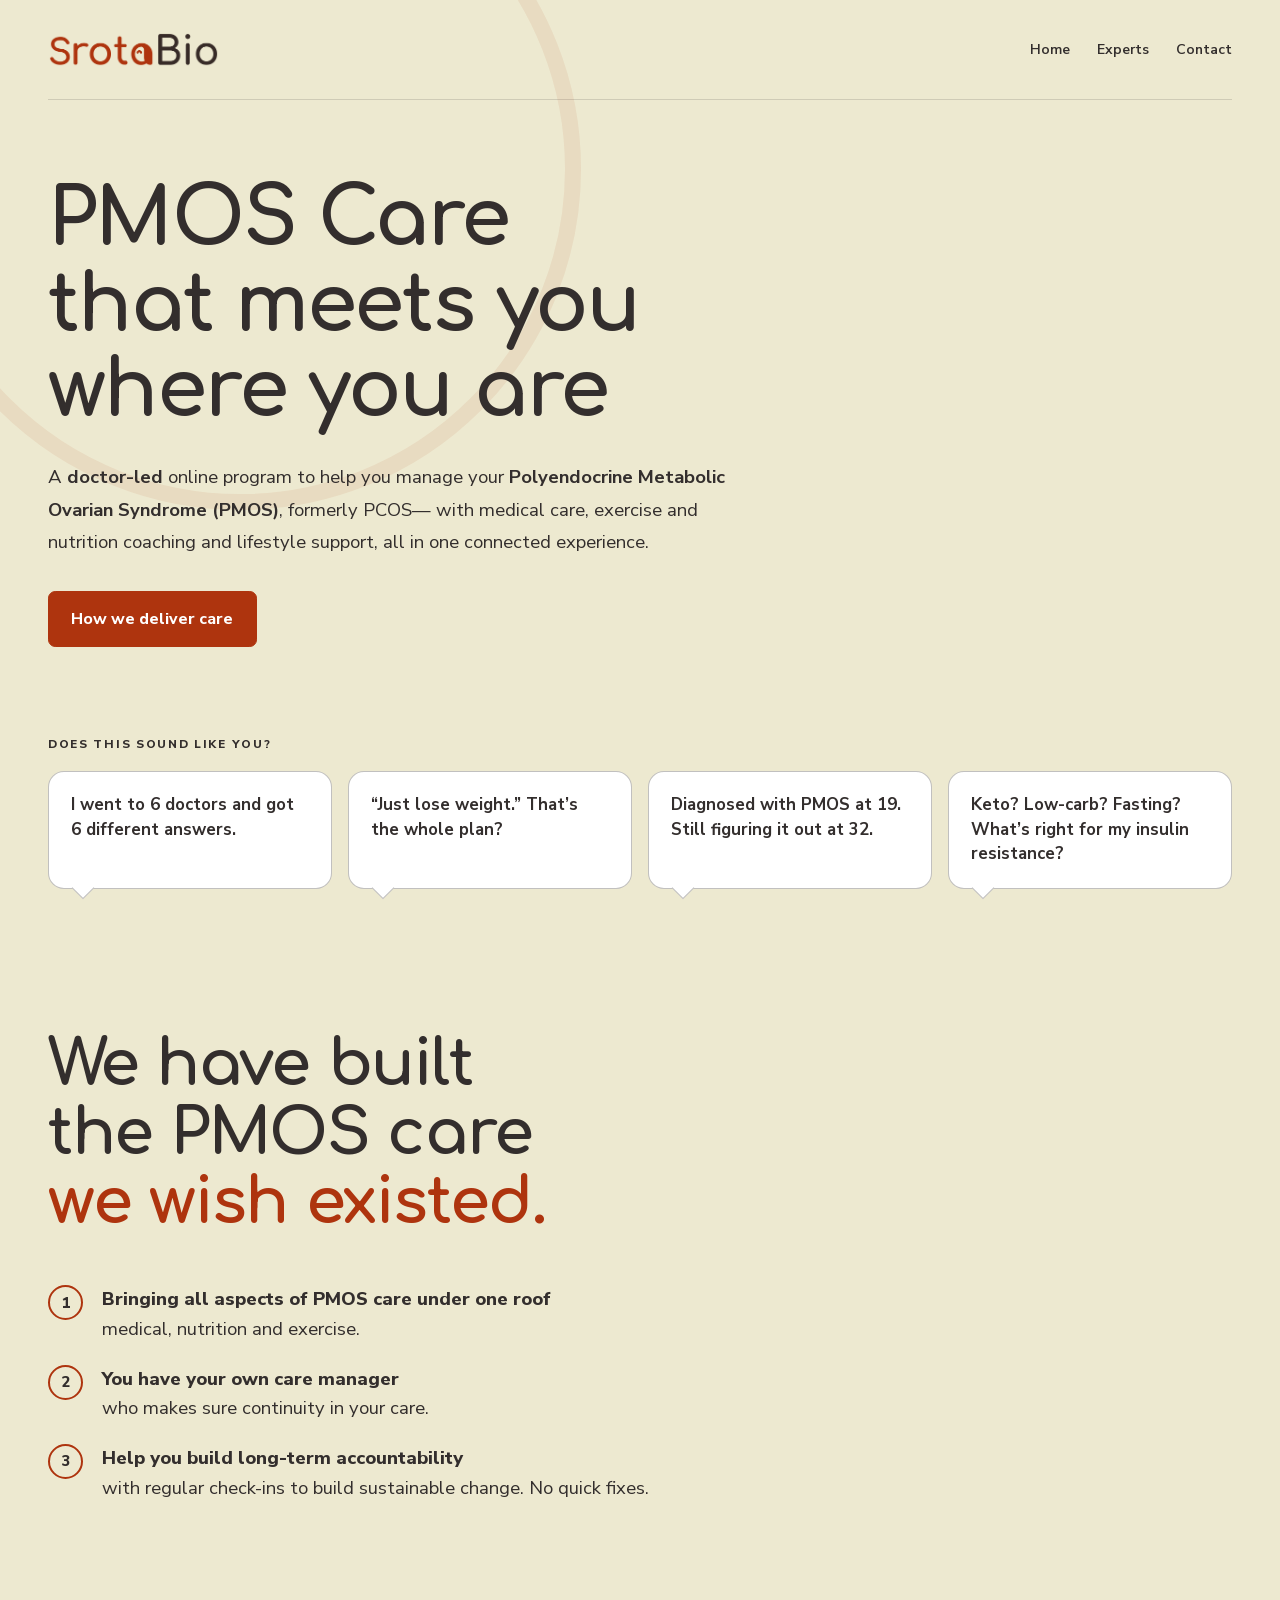
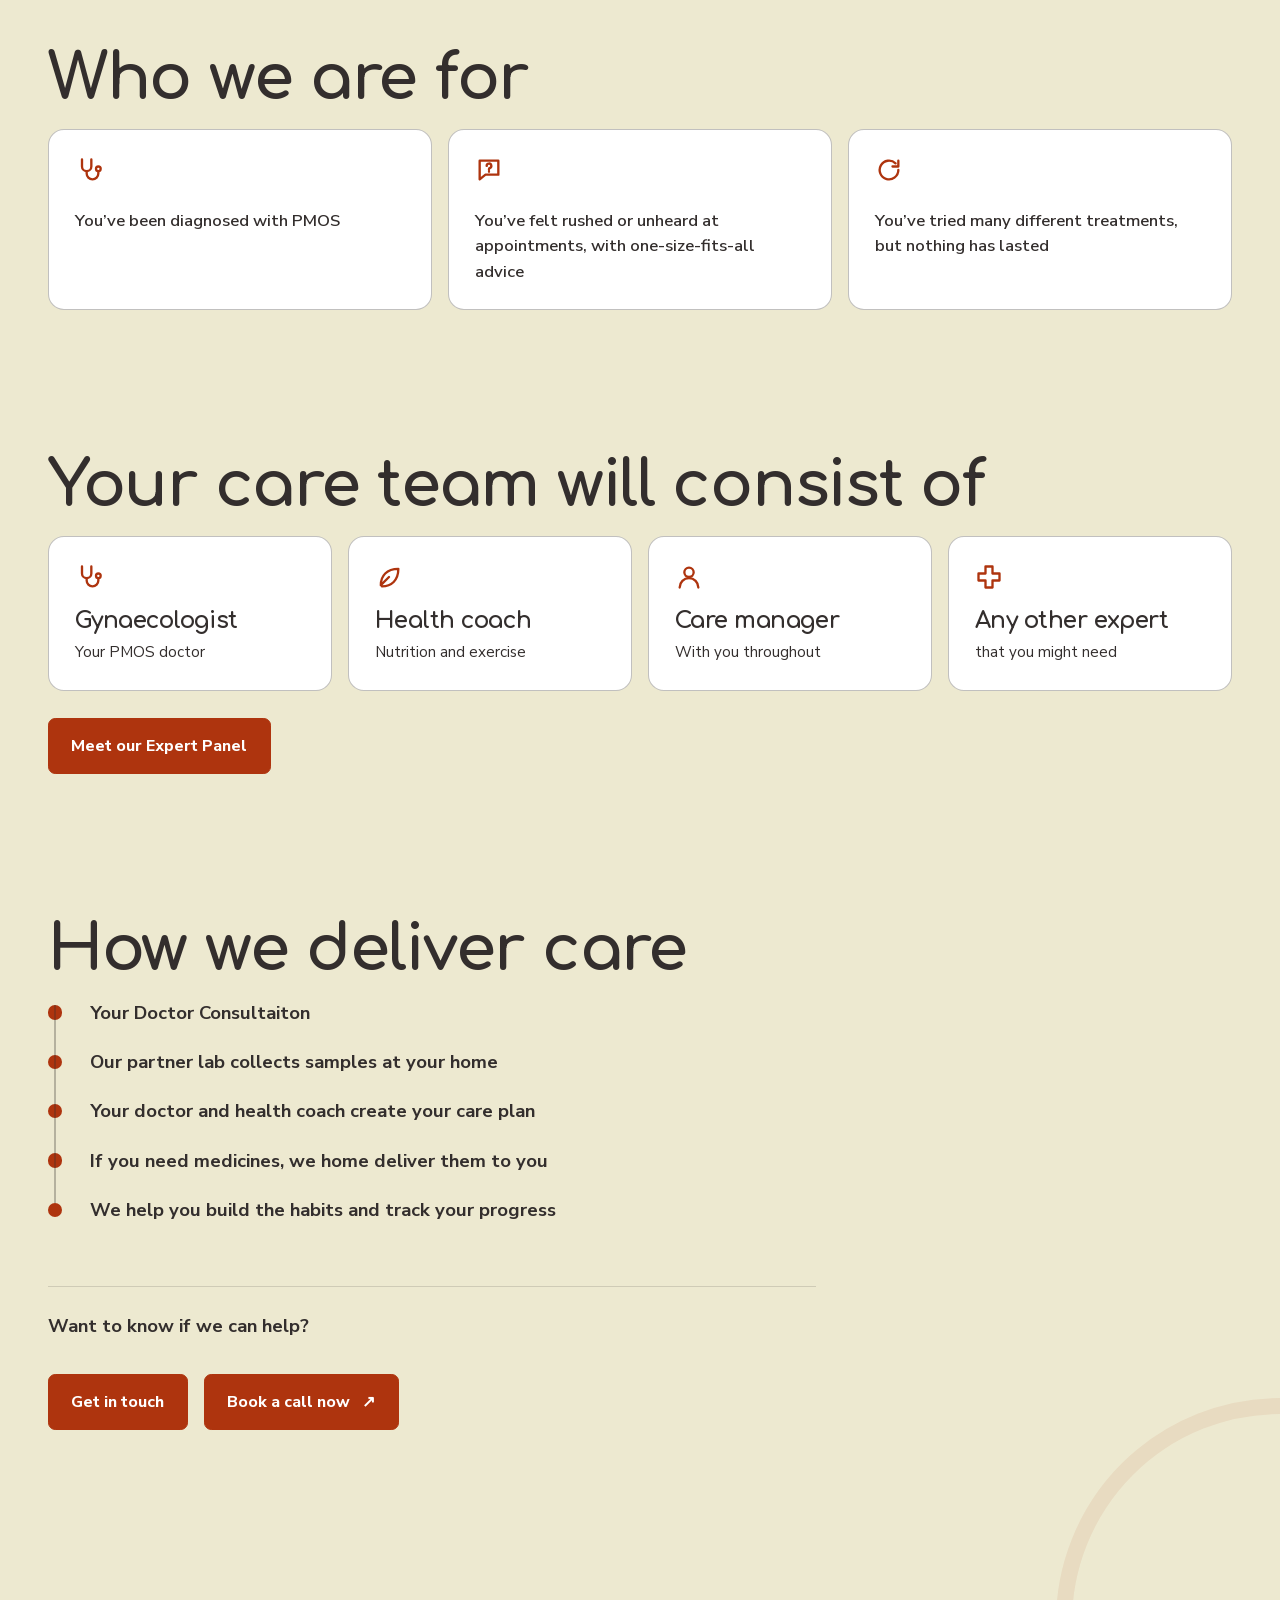
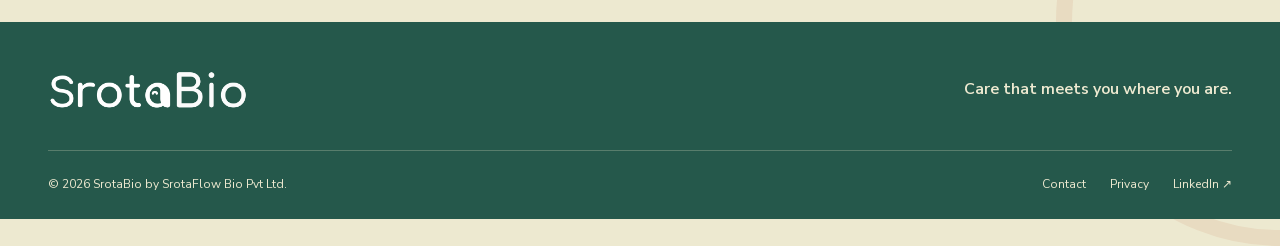
==== commit 663b4c7a: "Changed callout" ====
--- a/index.html
+++ b/index.html
@@ -63,7 +63,7 @@
       </section>
 
       <section class="voices" aria-labelledby="voices-title">
-        <p class="eyebrow">PCOS/PMOS care</p>
+        <p class="eyebrow">Does this sound like you?</p>
         <h2 class="sr-only" id="voices-title">What women with PMOS tell us</h2>
         <ul class="voices__list">
           <li class="voice">I went to 6 doctors and got 6 different answers.</li>
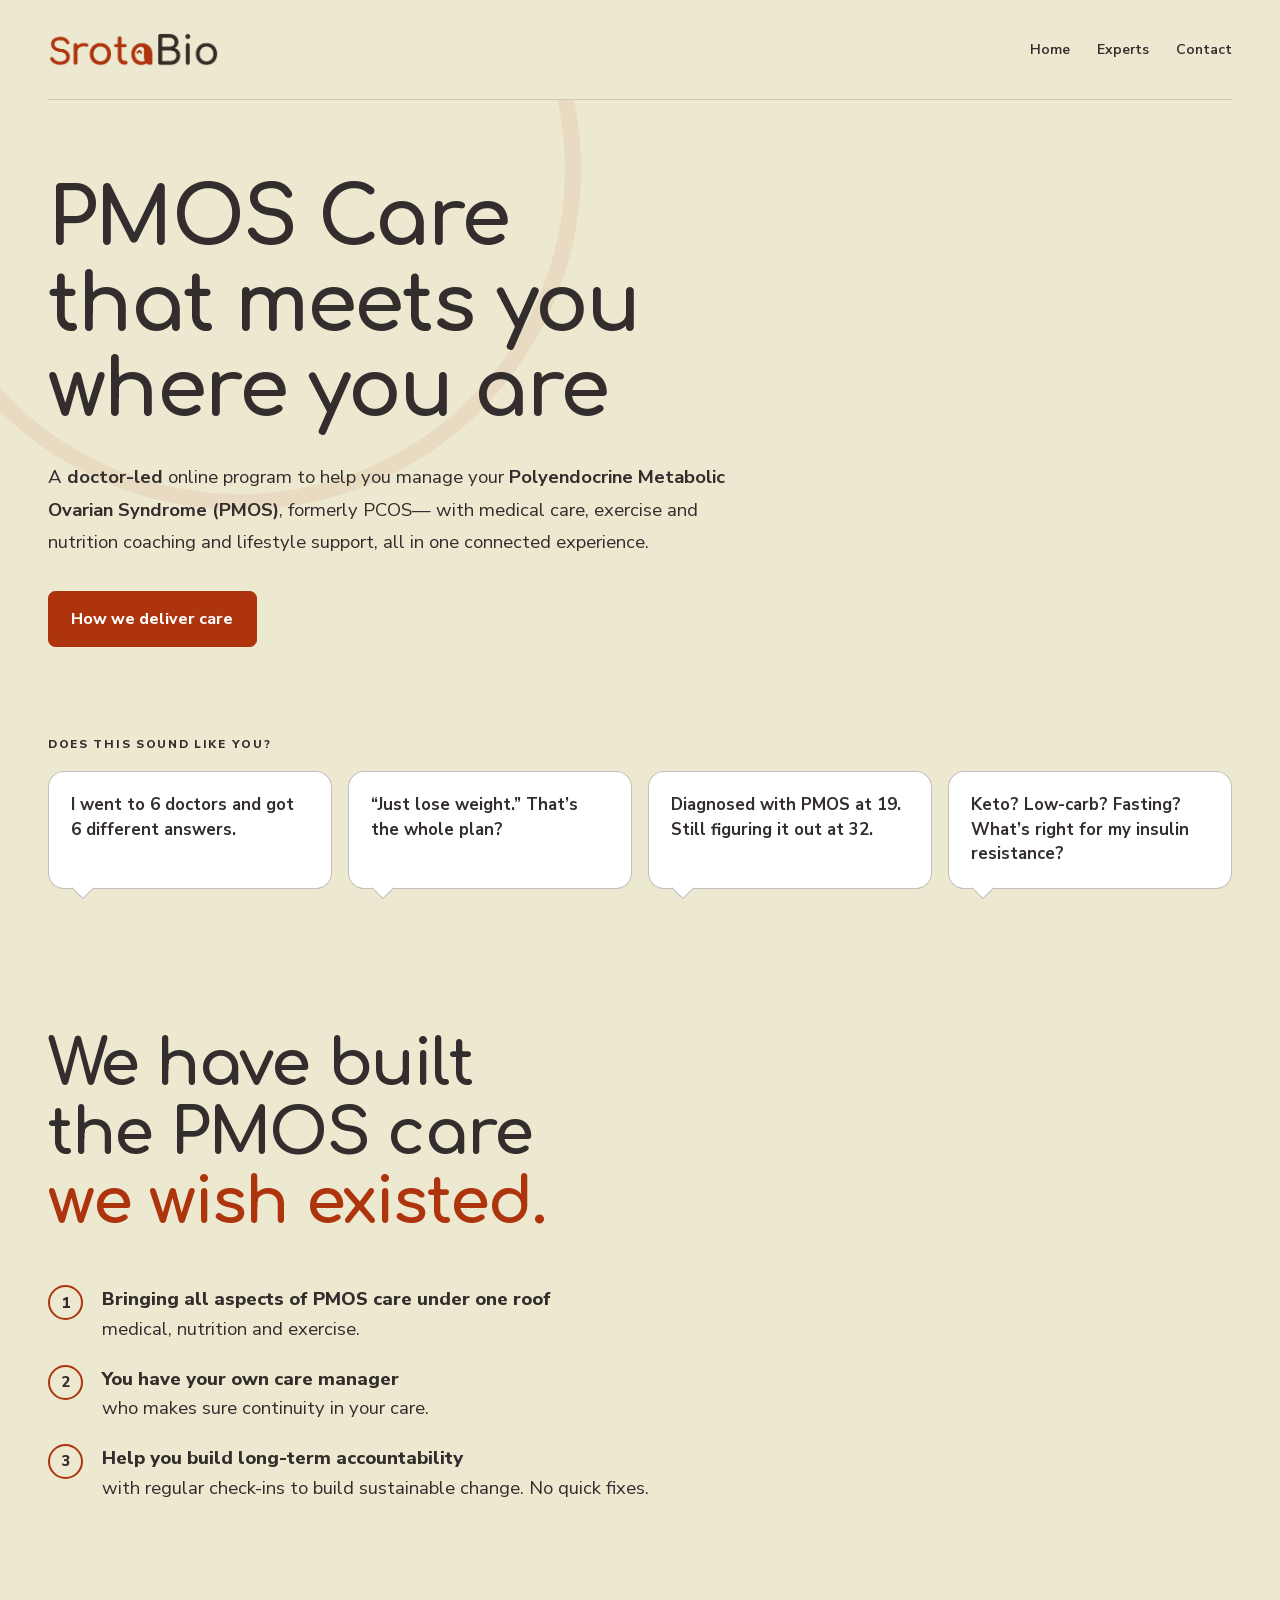
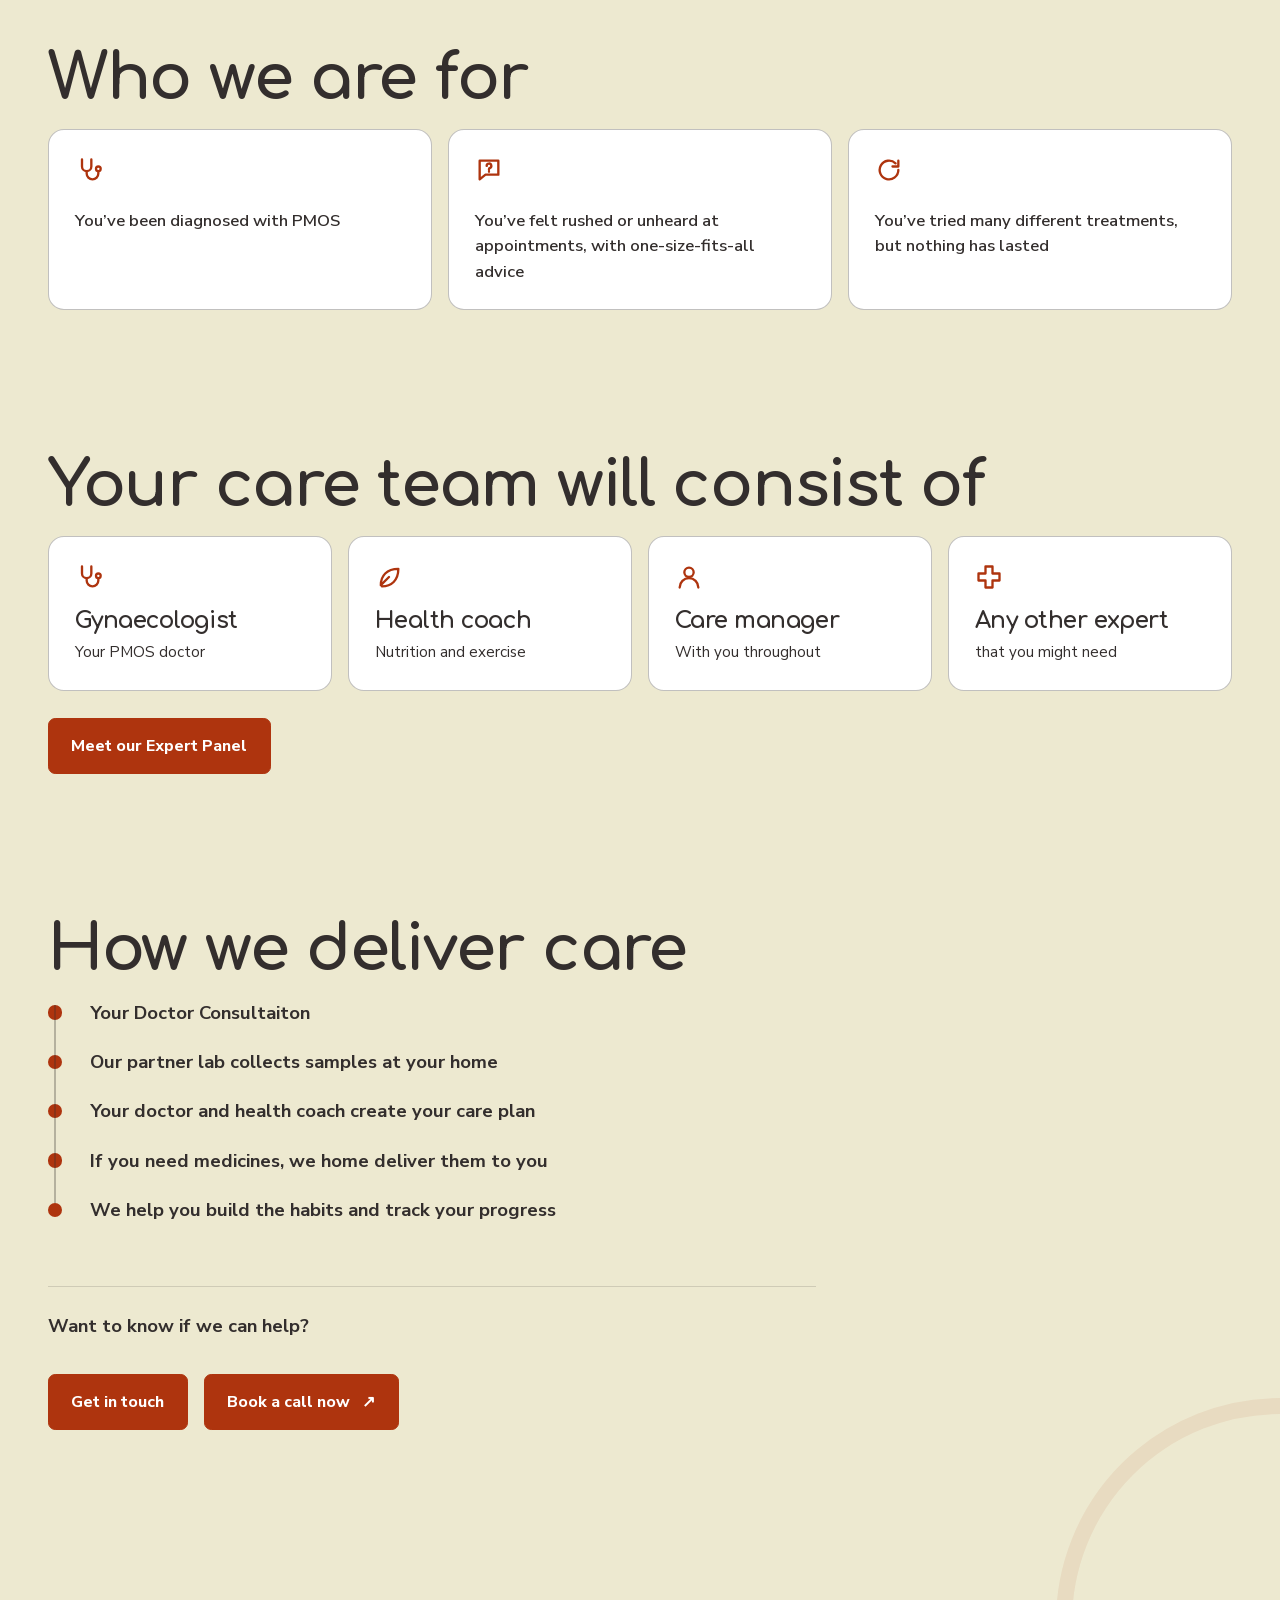
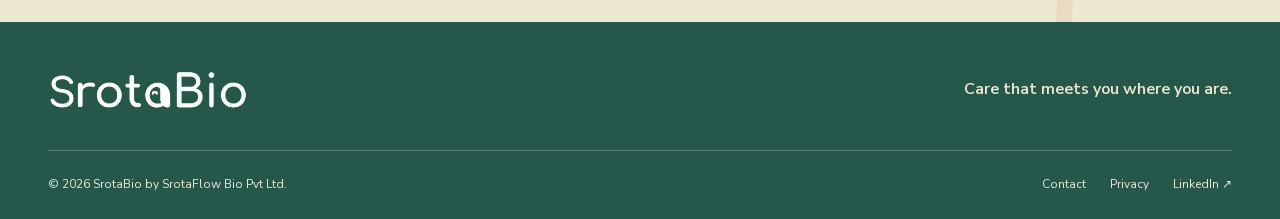
==== commit a1dac22f: "Added GA" ====
--- a/index.html
+++ b/index.html
@@ -1,6 +1,12 @@
 <!doctype html>
 <html lang="en">
   <head>
+    <script async src="https://www.googletagmanager.com/gtm.js?id=GTM-58PBRJK6"></script>
+<script>
+  window.dataLayer = window.dataLayer || [];
+  function gtag(){dataLayer.push(arguments);}
+  gtag('js', new Date());
+</script>
     <meta charset="utf-8" />
     <meta name="viewport" content="width=device-width, initial-scale=1" />
     <meta
--- a/home.css
+++ b/home.css
@@ -177,6 +177,8 @@
 }
 
 .site-header {
+  position: relative;
+  z-index: 2;
   display: flex;
   min-height: 6.25rem;
   align-items: center;
@@ -813,7 +815,7 @@
 main {
   position: relative;
   isolation: isolate;
-  overflow-x: clip;
+  overflow: clip;
   padding-bottom: clamp(2rem, 4vw, 4rem);
 }
 
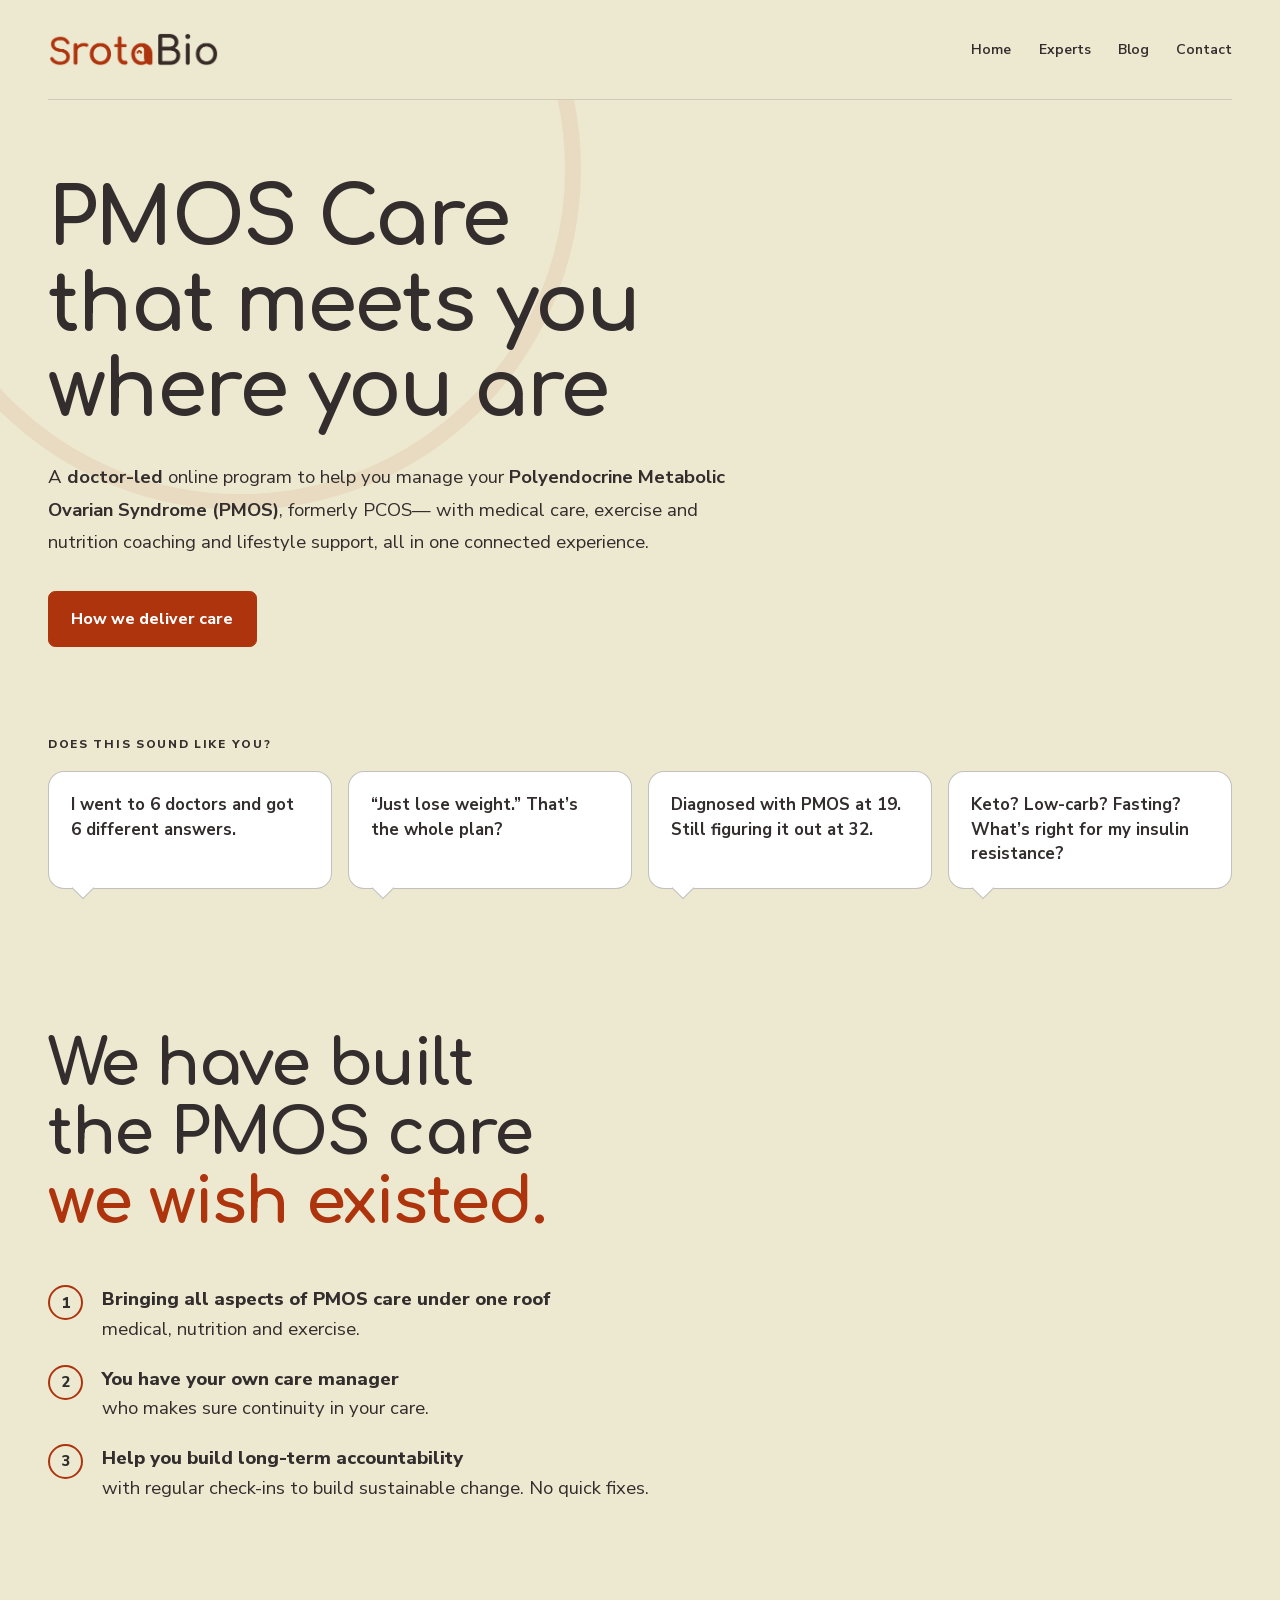
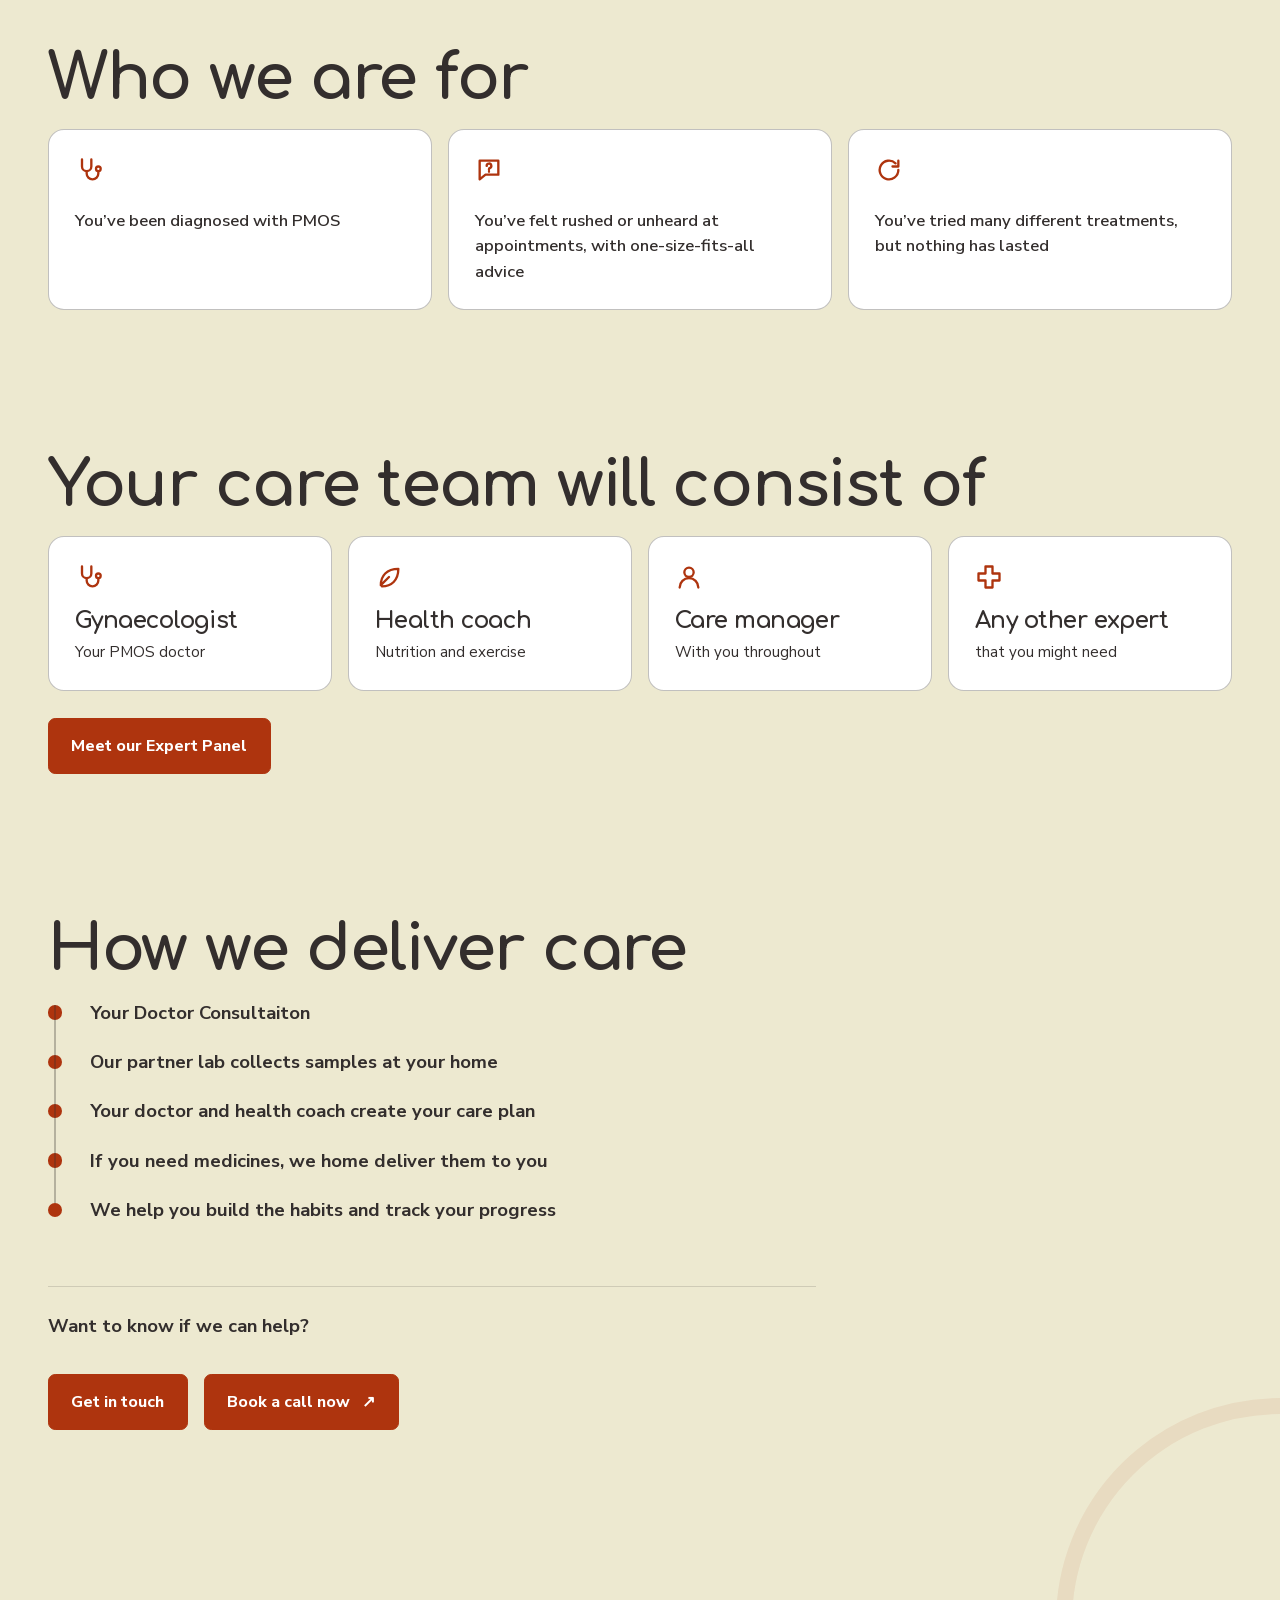
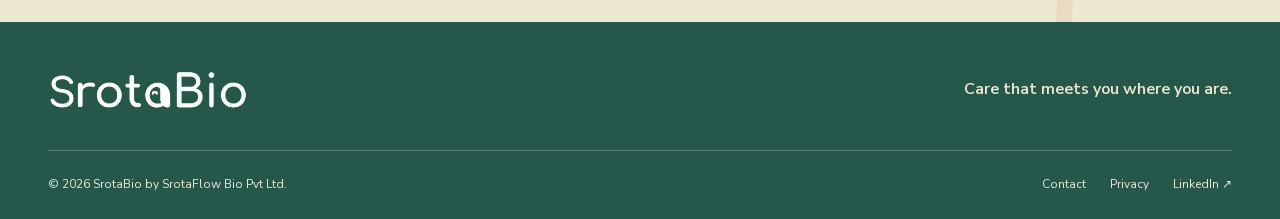
==== commit 8a87b7e0: "Add blog and PCOS to PMOS article" ====
--- a/index.html
+++ b/index.html
@@ -47,6 +47,7 @@
       <nav class="site-nav" id="navigation" aria-label="Page navigation">
         <a class="site-nav__link" href="./index.html" aria-current="page">Home</a>
         <a class="site-nav__link" href="./experts.html">Experts</a>
+        <a class="site-nav__link" href="./blog.html">Blog</a>
         <a class="site-nav__link" href="./contact.html">Contact</a>
       </nav>
     </header>
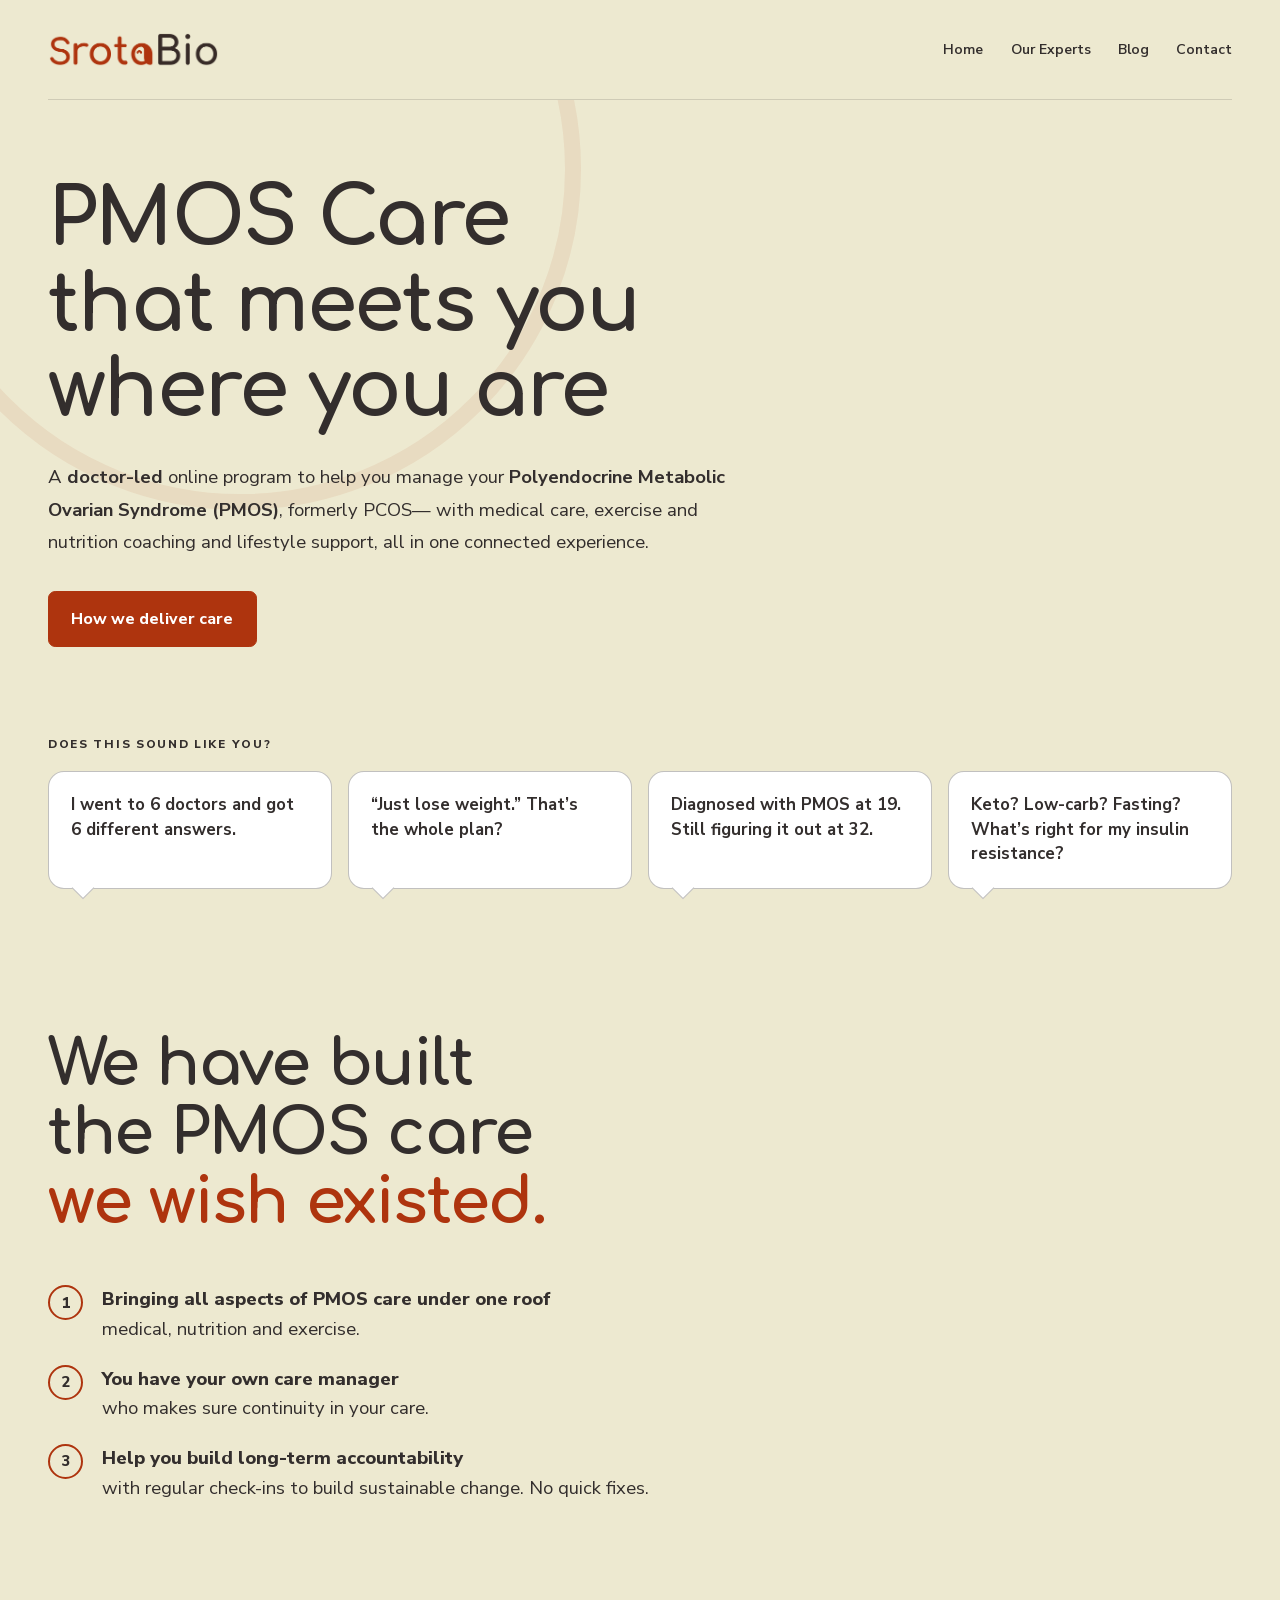
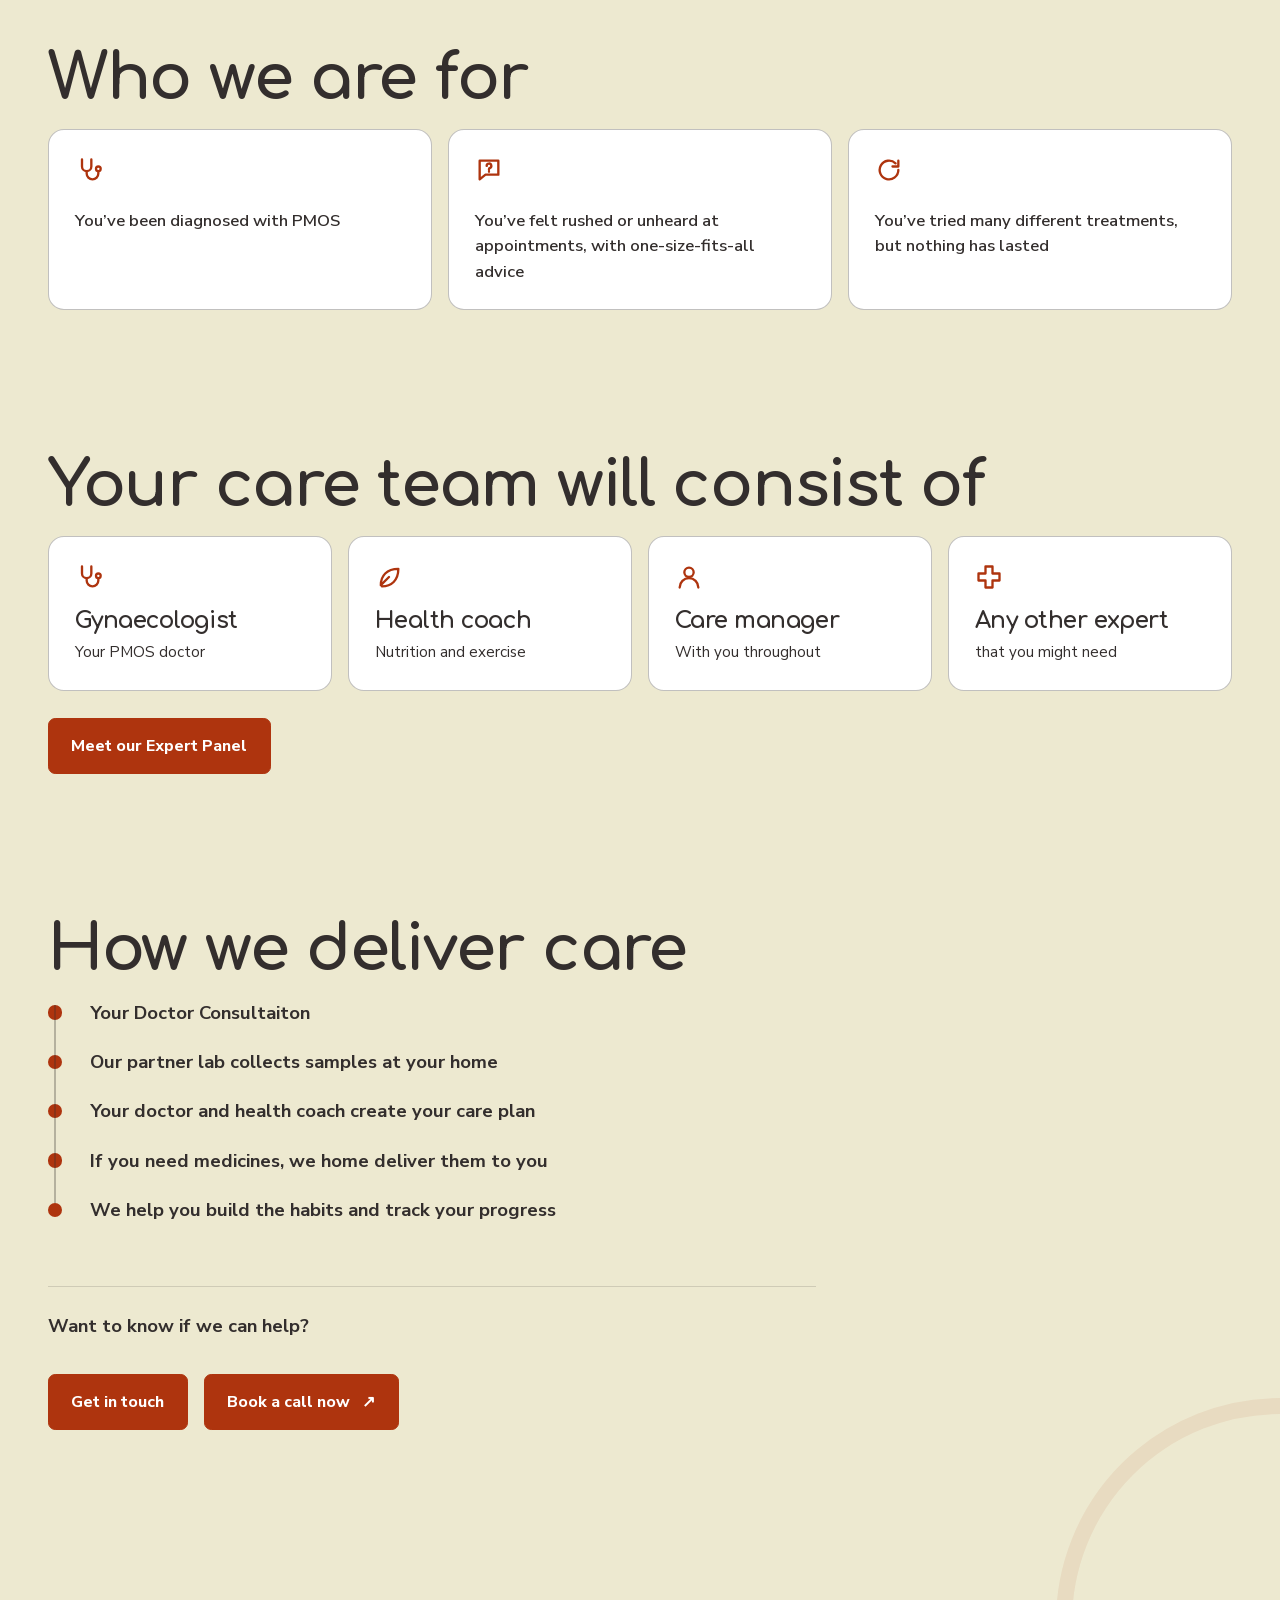
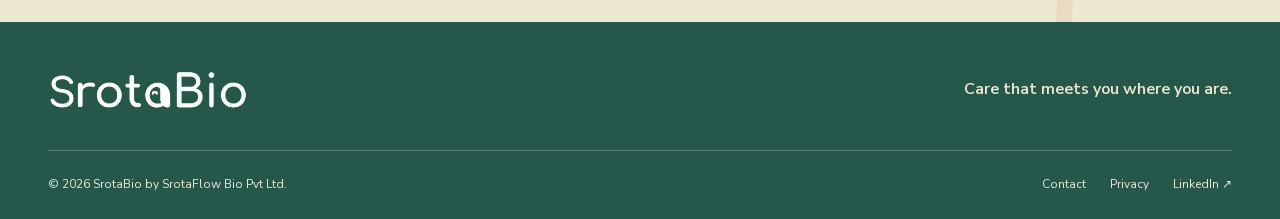
==== commit 965a7584: "Rename Experts navigation label in index.html" ====
--- a/index.html
+++ b/index.html
@@ -46,7 +46,7 @@
       <button class="menu-toggle" aria-expanded="false" aria-controls="navigation">Menu <span aria-hidden="true">+</span></button>
       <nav class="site-nav" id="navigation" aria-label="Page navigation">
         <a class="site-nav__link" href="./index.html" aria-current="page">Home</a>
-        <a class="site-nav__link" href="./experts.html">Experts</a>
+        <a class="site-nav__link" href="./experts.html">Our Experts</a>
         <a class="site-nav__link" href="./blog.html">Blog</a>
         <a class="site-nav__link" href="./contact.html">Contact</a>
       </nav>
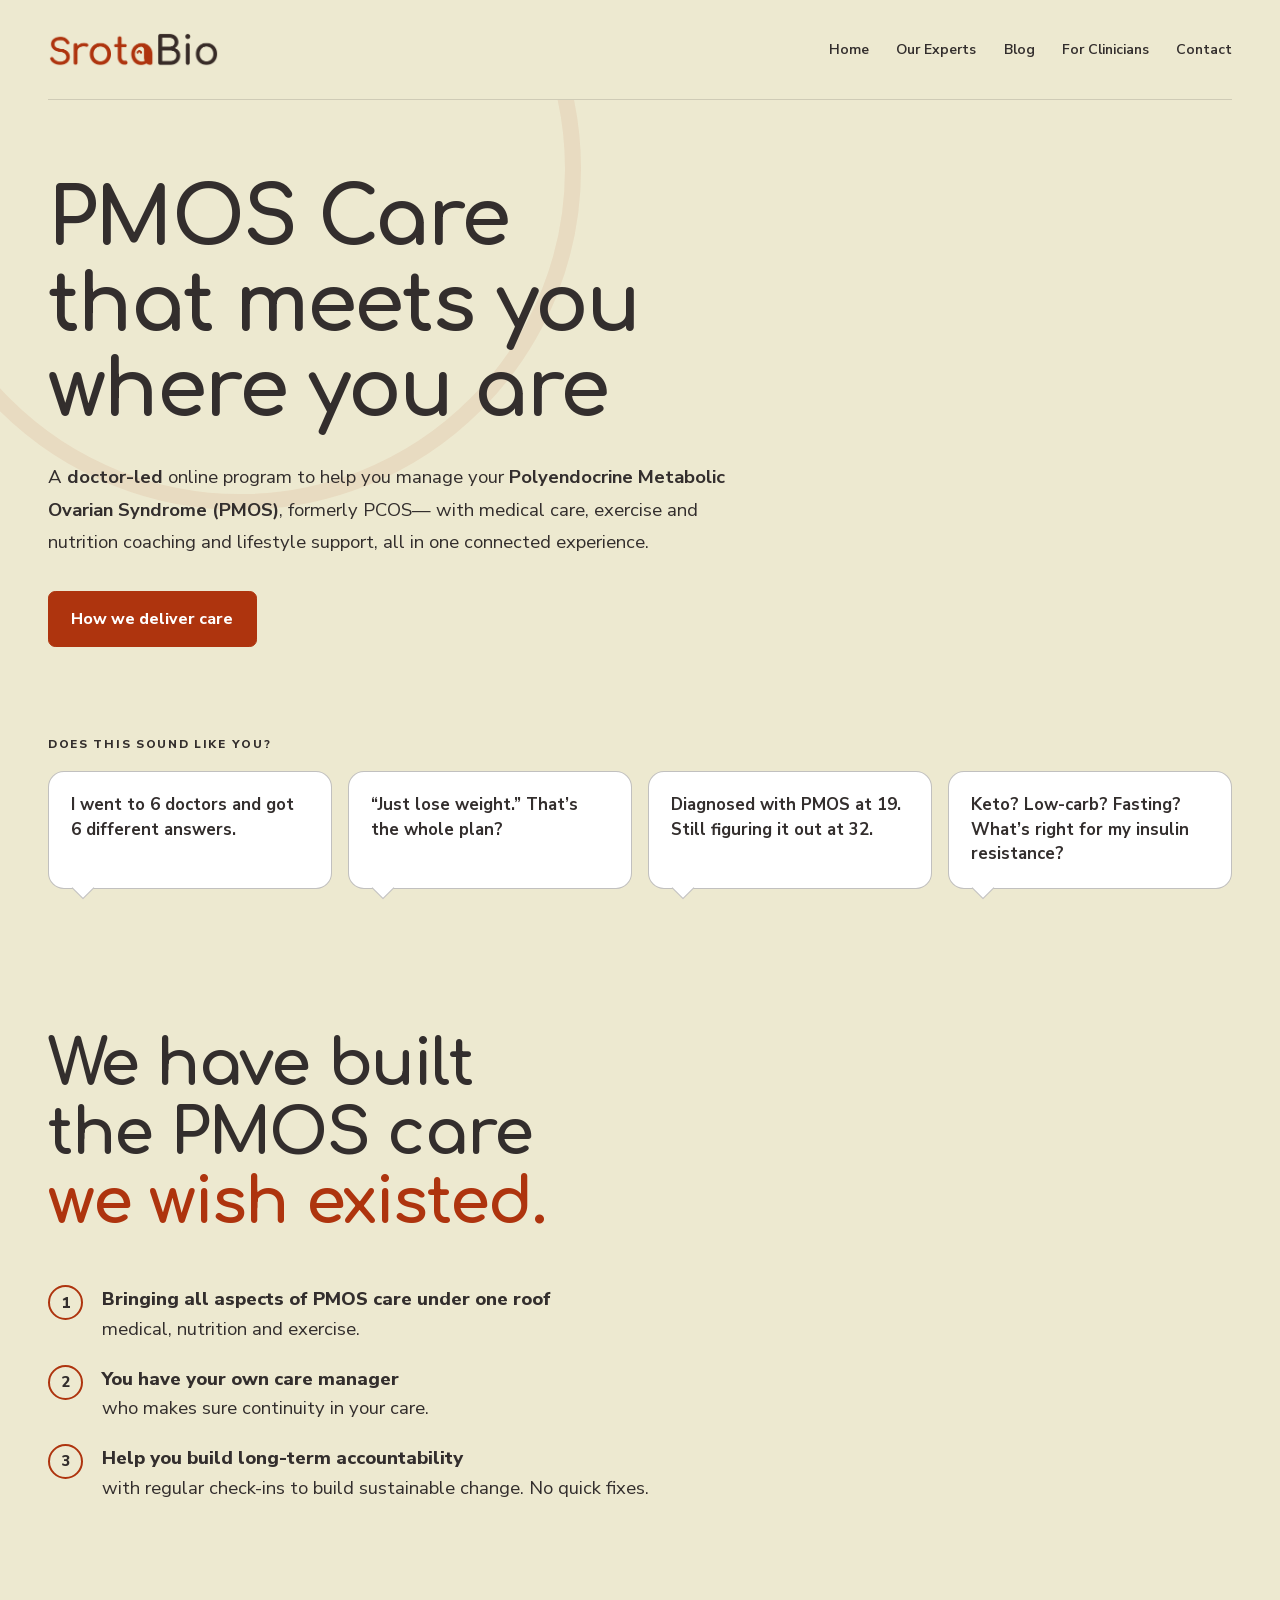
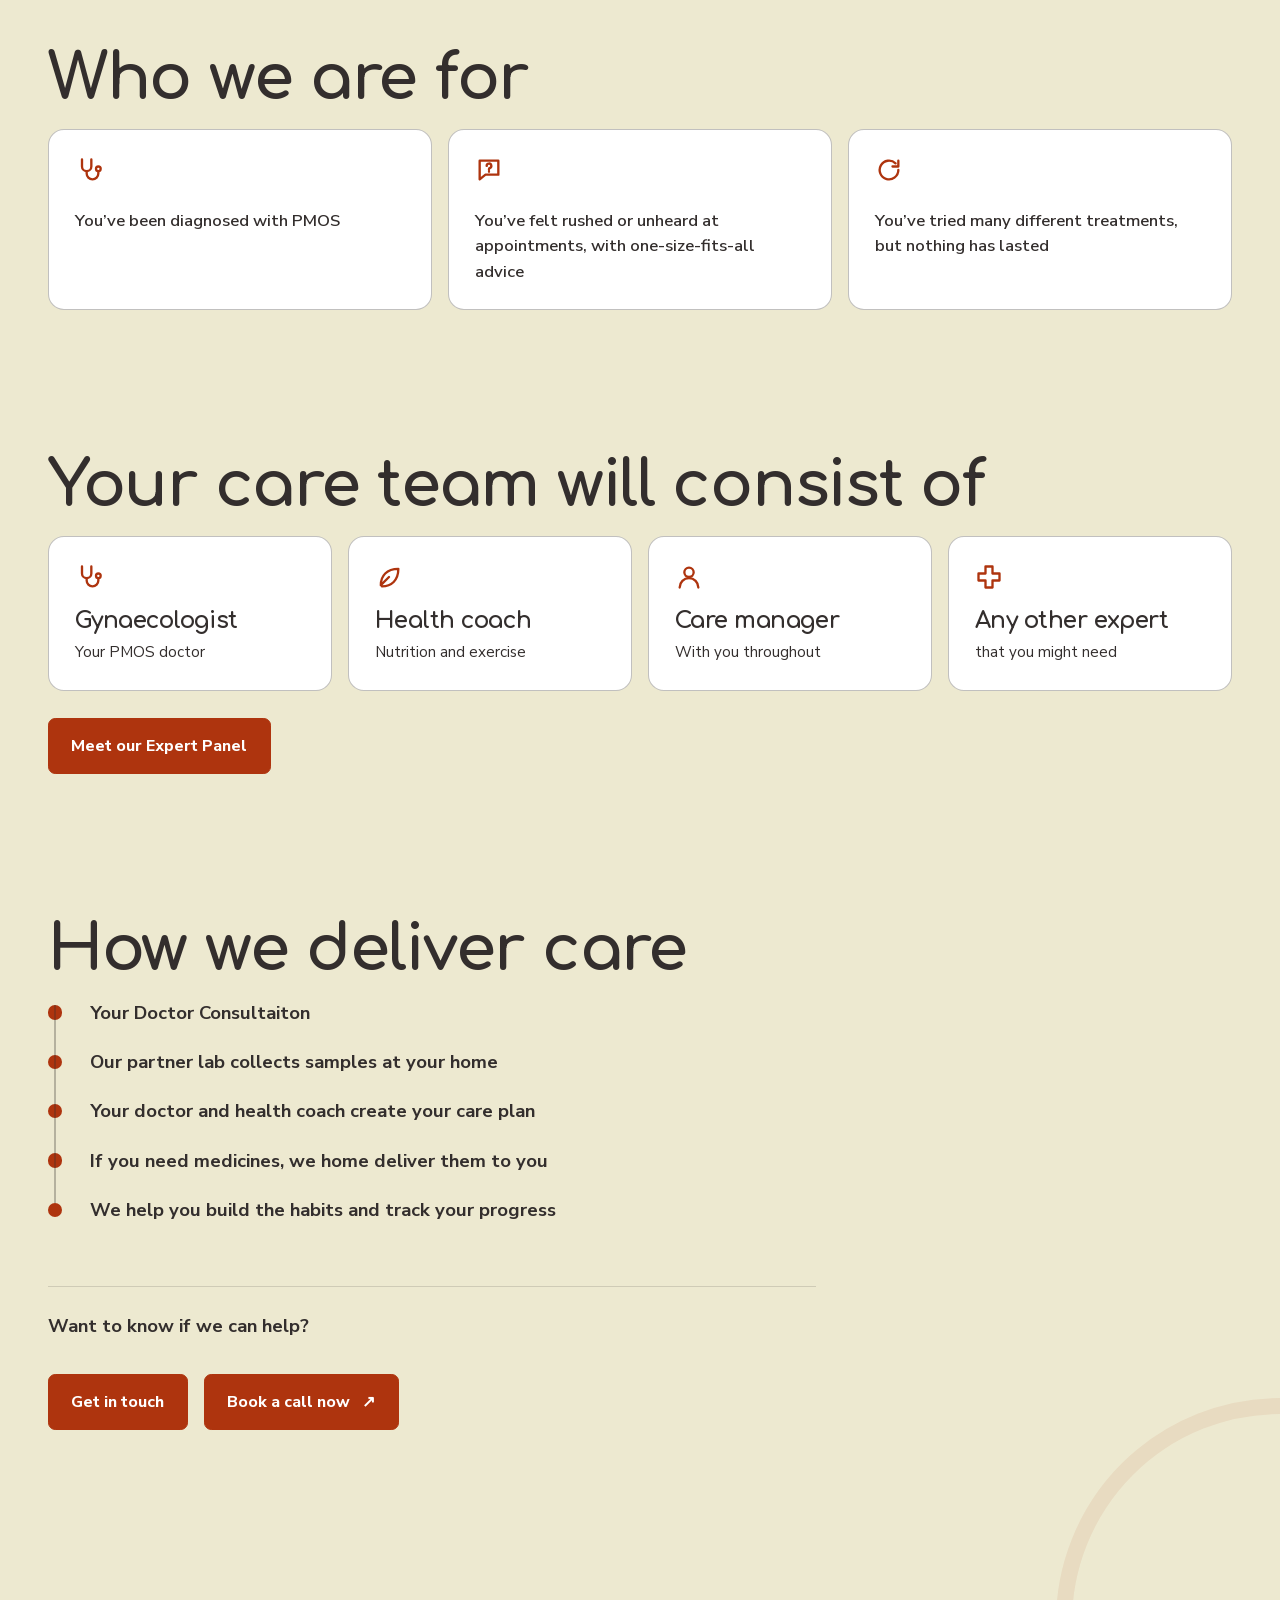
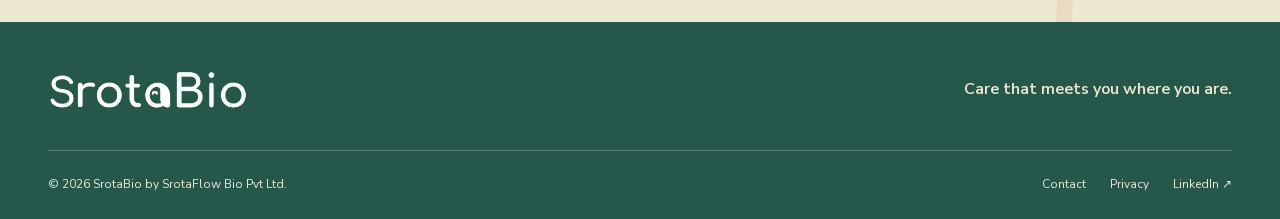
==== commit 300ac761: "Add clinician collaboration page to site navigation" ====
--- a/index.html
+++ b/index.html
@@ -20,7 +20,8 @@
       content="We meet you where you are. We’re building the PMOS care we wish existed."
     />
     <meta property="og:type" content="website" />
-    <title>SrotaBio</title>
+    <title>Online PMOS (PCOS) Care | SrotaBio</title>
+    <link rel="canonical" href="https://srotabio.com/" />
 
     <meta property="og:site_name" content="SrotaBio" />
     <link rel="icon" href="./assets/identity/favicon.png?v=20261113-2" type="image/png" sizes="32x32" />
@@ -34,7 +35,7 @@
     <a class="skip-link" href="#main-content">Skip to content</a>
 
     <header class="site-header" aria-label="Primary navigation">
-      <a class="brand" href="./index.html" aria-label="SrotaBio home" aria-current="page">
+      <a class="brand" href="./" aria-label="SrotaBio home" aria-current="page">
         <img
           class="brand__wordmark"
           src="./assets/identity/srotabio-wordmark-light.png?v=20261113-2"
@@ -45,9 +46,10 @@
       </a>
       <button class="menu-toggle" aria-expanded="false" aria-controls="navigation">Menu <span aria-hidden="true">+</span></button>
       <nav class="site-nav" id="navigation" aria-label="Page navigation">
-        <a class="site-nav__link" href="./index.html" aria-current="page">Home</a>
+        <a class="site-nav__link" href="./" aria-current="page">Home</a>
         <a class="site-nav__link" href="./experts.html">Our Experts</a>
         <a class="site-nav__link" href="./blog.html">Blog</a>
+        <a class="site-nav__link" href="./clinicians.html">For Clinicians</a>
         <a class="site-nav__link" href="./contact.html">Contact</a>
       </nav>
     </header>
@@ -170,7 +172,7 @@
 
     <footer class="site-footer">
 <div class="wrap">
-<div class="footer-top"><a class="brand" href="index.html"><img src="assets/identity/srotabio-wordmark-dark.png?v=20261113-2" width="728" height="146" alt="SrotaBio"></a>
+<div class="footer-top"><a class="brand" href="./"><img src="assets/identity/srotabio-wordmark-dark.png?v=20261113-2" width="728" height="146" alt="SrotaBio"></a>
 <p>Care that meets you where you are.</p>
 </div>
 <div class="footer-bottom"><span>© <span id="year">2026</span> SrotaBio <span class="footer-legal">by SrotaFlow Bio Pvt Ltd.</span></span>
